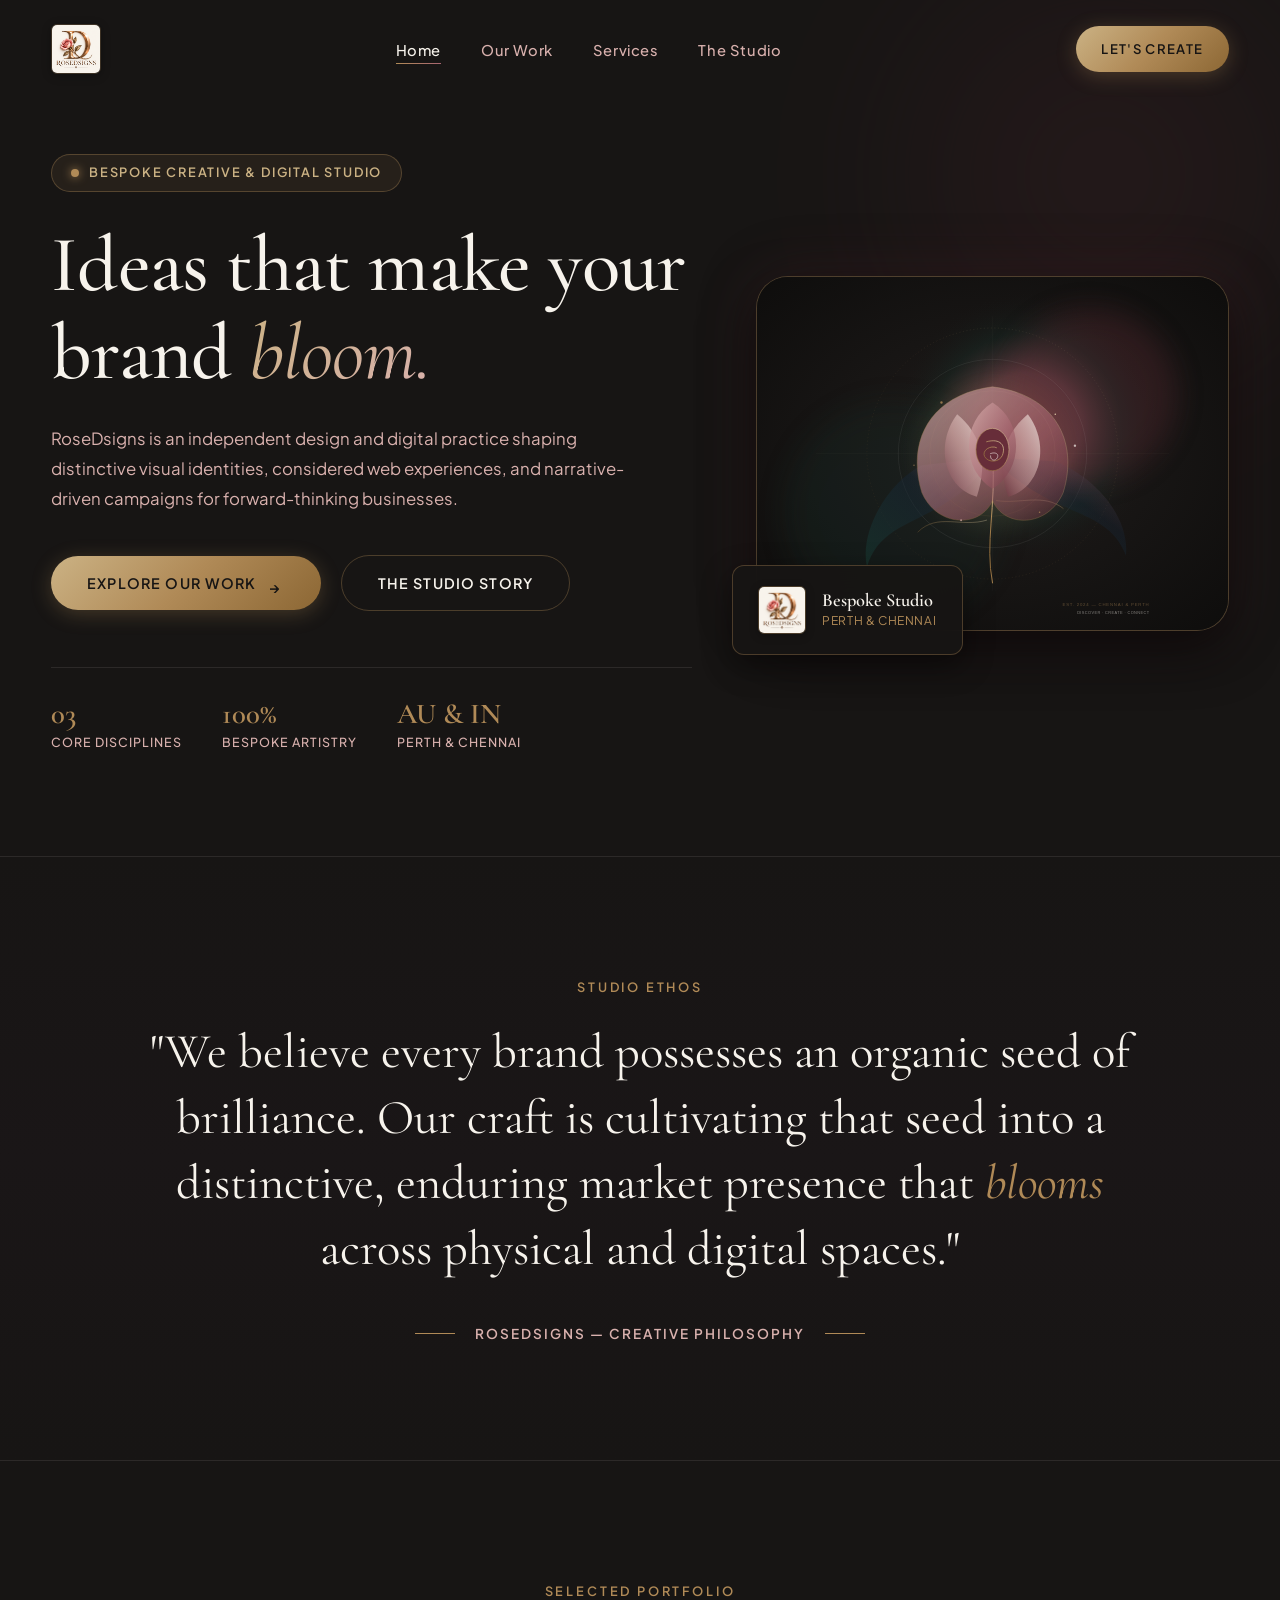
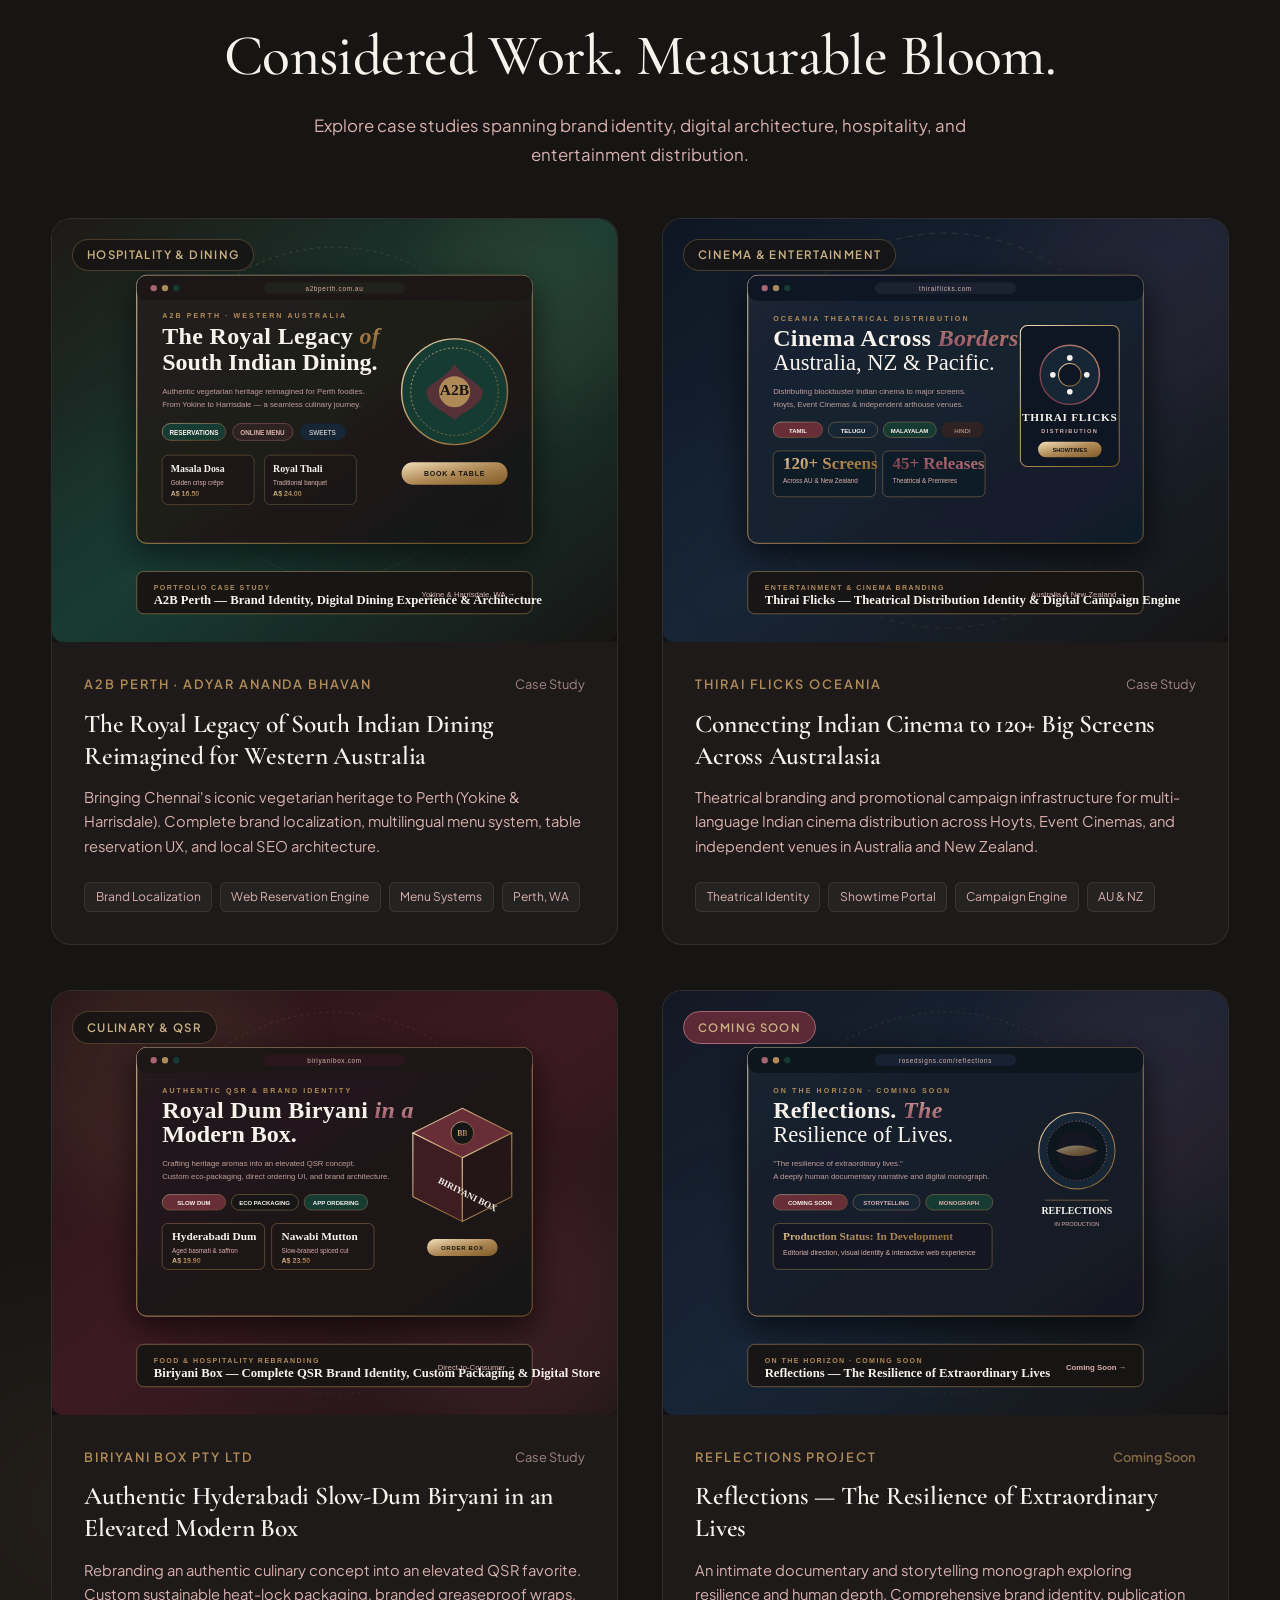
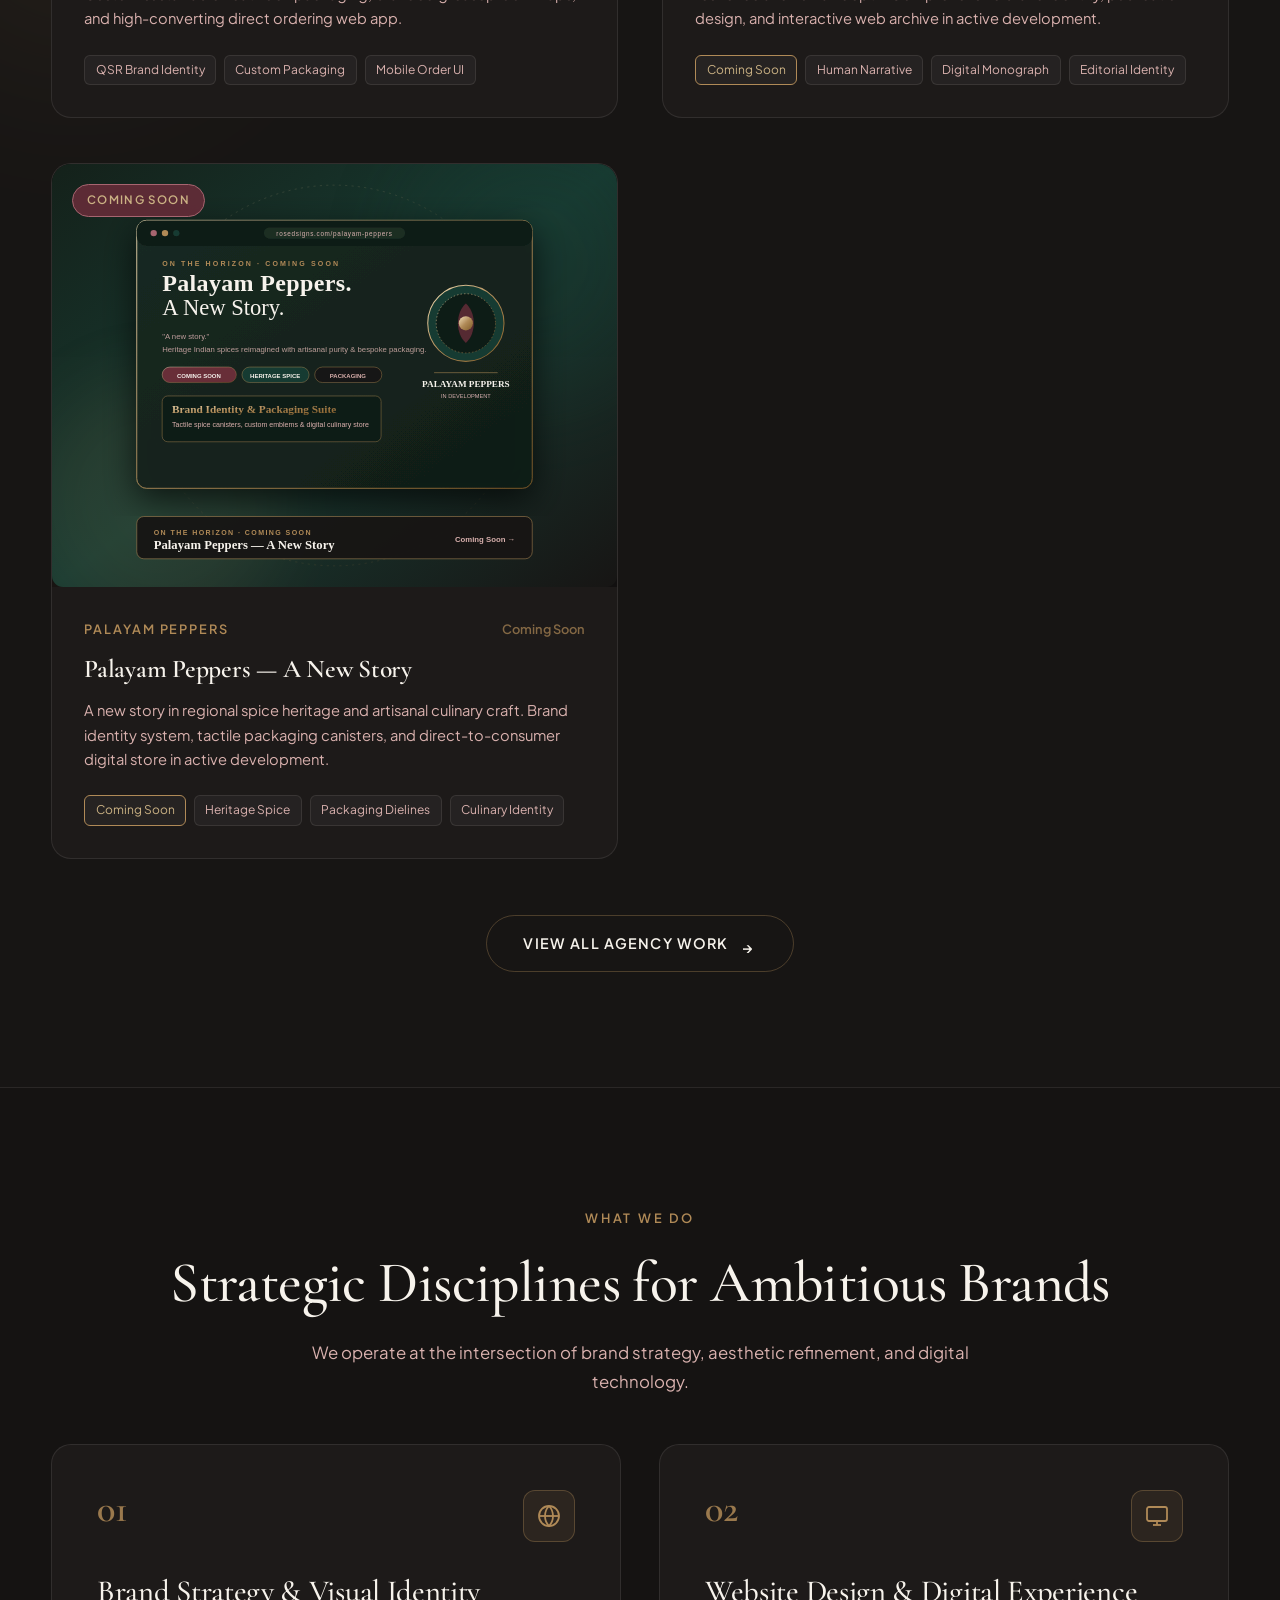
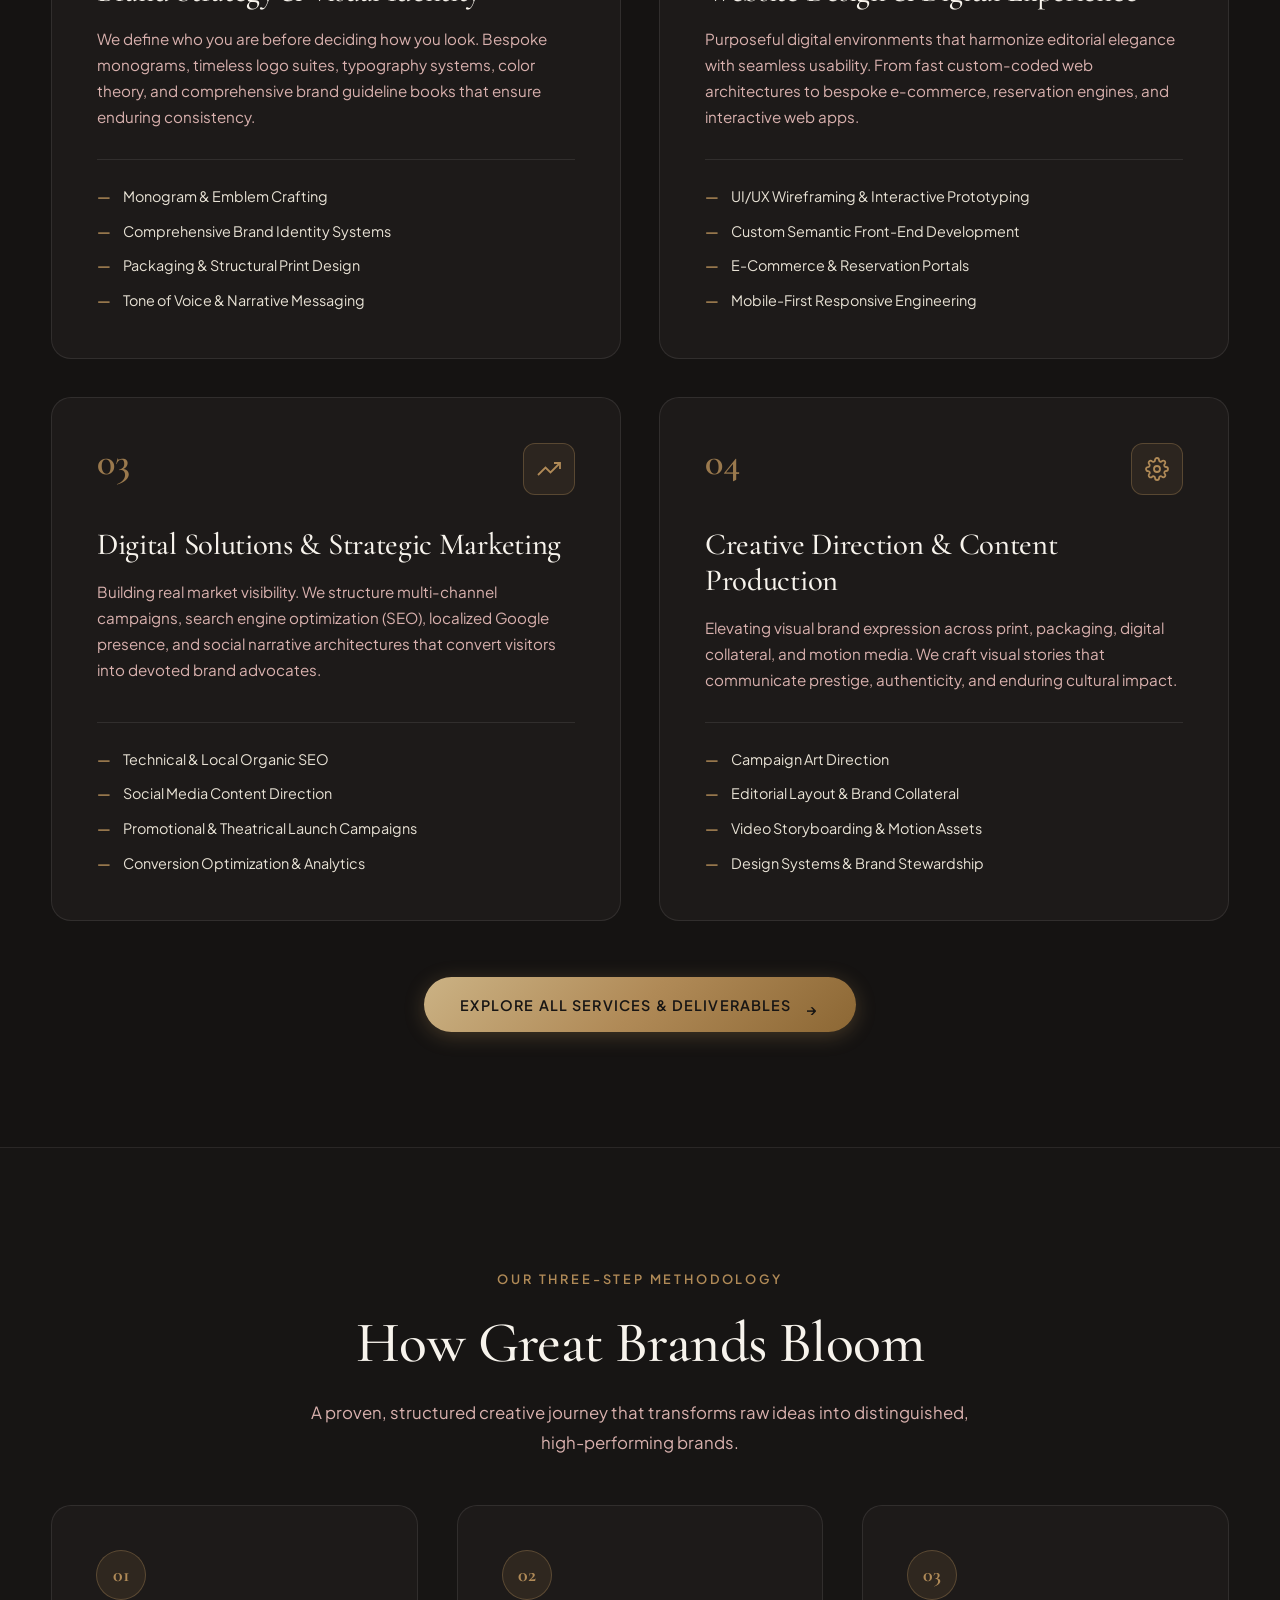
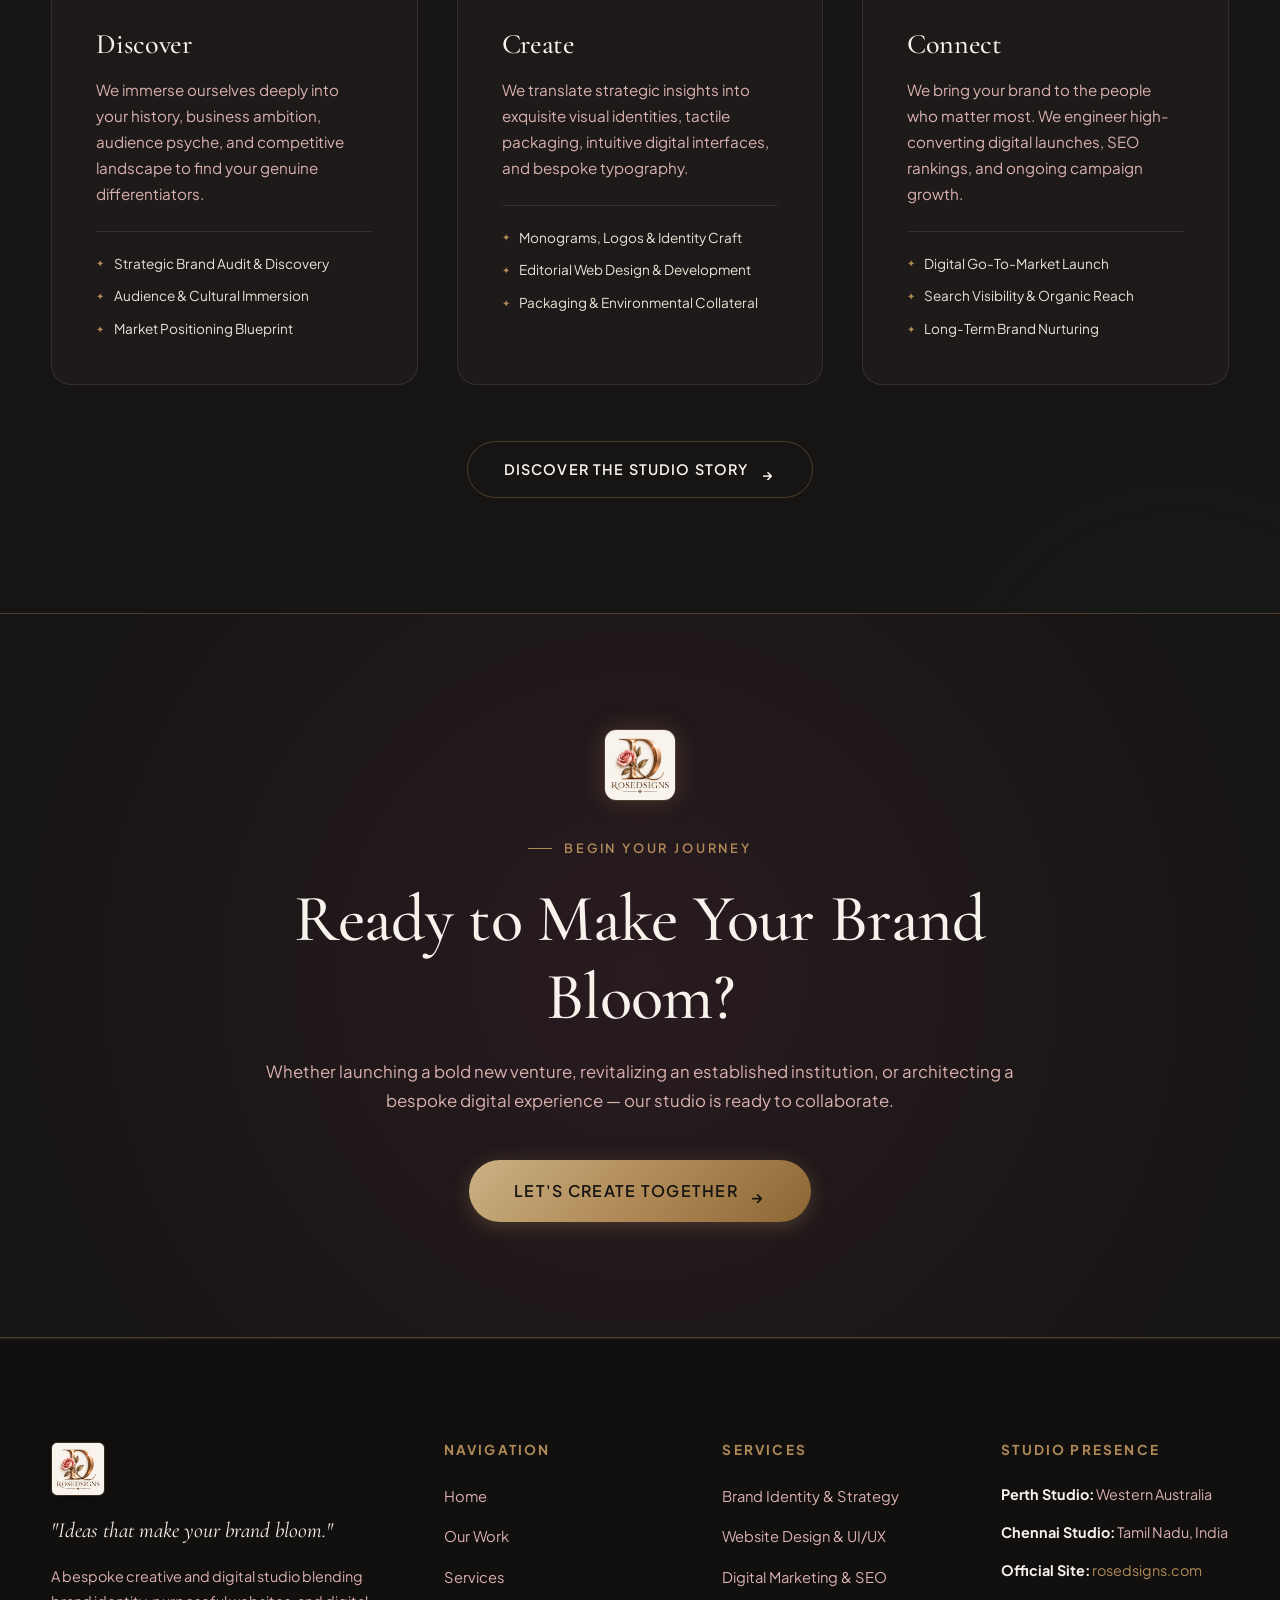
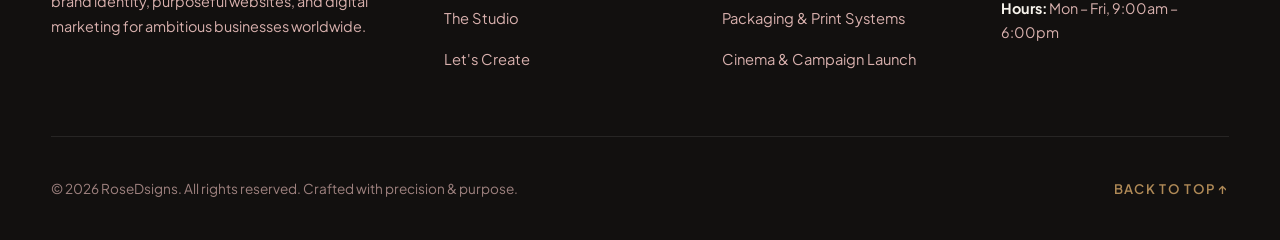
==== index.html @ aff3f4e3 "Initial RoseDsigns website" ====
<!DOCTYPE html>
<html lang="en">

<head>
  <meta charset="UTF-8">
  <meta name="viewport" content="width=device-width, initial-scale=1.0">
  <title>RoseDsigns — Creative &amp; Digital Studio | Ideas That Make Your Brand Bloom</title>
  <meta name="description"
    content="RoseDsigns is a bespoke creative and digital studio blending brand identity, purposeful websites, and digital marketing for ambitious businesses in Perth, Chennai, and worldwide.">
  <meta name="keywords"
    content="RoseDsigns, creative studio, brand identity, web design Perth, web development, digital marketing, packaging design, Perth, Chennai">
  <link rel="icon" type="image/png" href="assets/logo.png">

  <!-- Open Graph / Meta -->
  <meta property="og:type" content="website">
  <meta property="og:url" content="https://rosedsigns.com/">
  <meta property="og:title" content="RoseDsigns — Creative &amp; Digital Studio">
  <meta property="og:description"
    content="Ideas that make your brand bloom. Bespoke brand strategy, considered websites, and stories that connect.">
  <meta property="og:image" content="assets/images/hero-bloom.svg">

  <!-- Core Stylesheet -->
  <link rel="stylesheet" href="css/styles.css">
</head>

<body>

  <!-- Ambient Atmospheric Glows -->
  <div class="ambient-glow ambient-glow-burgundy" style="width: 550px; height: 550px; top: -100px; right: -100px;">
  </div>
  <div class="ambient-glow ambient-glow-gold" style="width: 450px; height: 450px; top: 35%; left: -150px;"></div>
  <div class="ambient-glow ambient-glow-green" style="width: 600px; height: 600px; bottom: 10%; right: -200px;"></div>

  <!-- Header / Navigation -->
  <header class="header">
    <div class="container nav-container">
      <!-- Brand Logo -->
      <a href="index.html" class="brand-logo-link" aria-label="RoseDsigns Home">
        <img src="assets/logo.png" alt="RoseDsigns Logo" class="brand-logo-img">
      </a>

      <!-- Desktop Navigation Menu -->
      <nav aria-label="Primary Navigation">
        <ul class="nav-menu">
          <li><a href="index.html" class="nav-link active">Home</a></li>
          <li><a href="work.html" class="nav-link">Our Work</a></li>
          <li><a href="services.html" class="nav-link">Services</a></li>
          <li><a href="studio.html" class="nav-link">The Studio</a></li>
        </ul>
      </nav>

      <!-- Desktop Header Actions -->
      <div class="nav-actions">
        <a href="contact.html" class="btn btn-primary nav-cta-btn">Let's Create</a>
        <!-- Mobile Hamburger Toggle -->
        <button class="hamburger-btn" aria-label="Toggle mobile menu" aria-expanded="false">
          <span class="hamburger-line"></span>
          <span class="hamburger-line"></span>
          <span class="hamburger-line"></span>
        </button>
      </div>
    </div>
  </header>

  <!-- Mobile Navigation Drawer -->
  <div class="mobile-nav-drawer" aria-label="Mobile Navigation">
    <div class="mobile-nav-brand">
      <a href="index.html" aria-label="RoseDsigns Home">
        <img src="assets/logo.png" alt="RoseDsigns Logo" class="mobile-brand-logo-img">
      </a>
    </div>
    <ul class="mobile-nav-menu">
      <li><a href="index.html" class="mobile-nav-link active">Home</a></li>
      <li><a href="work.html" class="mobile-nav-link">Our Work</a></li>
      <li><a href="services.html" class="mobile-nav-link">Services</a></li>
      <li><a href="studio.html" class="mobile-nav-link">The Studio</a></li>
      <li><a href="contact.html" class="mobile-nav-link">Let's Create</a></li>
    </ul>

    <div class="mobile-nav-meta">
      <p>EST. 2024 — Perth &amp; Chennai</p>
      <p>Official Website: <a href="https://rosedsigns.com/" target="_blank" rel="noopener">rosedsigns.com</a></p>
      <p>Inquiries: <a href="contact.html">Initiate a Project Brief</a></p>
    </div>
  </div>

  <main>
    <!-- Hero Section -->
    <section class="section section-hero">
      <div class="container hero-wrapper">
        <div class="hero-content reveal-fade-up">
          <div class="hero-badge">
            <span class="hero-badge-dot"></span>
            <span class="hero-badge-text">Bespoke Creative &amp; Digital Studio</span>
          </div>

          <h1 class="hero-headline">
            Ideas that make your brand <span class="serif-accent">bloom.</span>
          </h1>

          <p class="hero-description">
            RoseDsigns is an independent design and digital practice shaping distinctive visual identities, considered
            web experiences, and narrative-driven campaigns for forward-thinking businesses.
          </p>

          <div class="hero-actions">
            <a href="work.html" class="btn btn-primary">
              Explore Our Work
              <span class="btn-arrow-icon">→</span>
            </a>
            <a href="studio.html" class="btn btn-outline">
              The Studio Story
            </a>
          </div>

          <div class="hero-stats-strip">
            <div class="hero-stat-item">
              <span class="hero-stat-number">03</span>
              <span class="hero-stat-label">Core Disciplines</span>
            </div>
            <div class="hero-stat-item">
              <span class="hero-stat-number">100%</span>
              <span class="hero-stat-label">Bespoke Artistry</span>
            </div>
            <div class="hero-stat-item">
              <span class="hero-stat-number">AU &amp; IN</span>
              <span class="hero-stat-label">Perth &amp; Chennai</span>
            </div>
          </div>
        </div>

        <div class="hero-media reveal-fade-up">
          <div class="hero-media-frame">
            <img src="assets/images/hero-bloom.svg" alt="RoseDsigns Botanical Brand Bloom Artwork"
              class="hero-media-img" width="1200" height="900">
          </div>

          <div class="hero-floating-card">
            <img src="assets/logo.png" alt="RoseDsigns Logo" class="hero-floating-emblem">
            <div>
              <div class="hero-floating-title">Bespoke Studio</div>
              <div class="hero-floating-subtitle">Perth &amp; Chennai</div>
            </div>
          </div>
        </div>
      </div>
    </section>

    <!-- Brand Manifesto Banner -->
    <section class="section manifesto-section">
      <div class="container text-center reveal-fade-up">
        <span class="section-tagline">Studio Ethos</span>
        <blockquote class="manifesto-quote">
          "We believe every brand possesses an organic seed of brilliance. Our craft is cultivating that seed into a
          distinctive, enduring market presence that <em>blooms</em> across physical and digital spaces."
        </blockquote>
        <div class="manifesto-author-box">
          <span class="manifesto-author-line"></span>
          <span class="manifesto-author-text">RoseDsigns — Creative Philosophy</span>
          <span class="manifesto-author-line"></span>
        </div>
      </div>
    </section>

    <!-- Selected Work Showcase -->
    <section class="section" id="featured-work">
      <div class="container">
        <div class="text-center reveal-fade-up">
          <span class="section-tagline">Selected Portfolio</span>
          <h2 class="section-title">Considered Work. Measurable Bloom.</h2>
          <p class="section-subtitle">
            Explore case studies spanning brand identity, digital architecture, hospitality, and entertainment
            distribution.
          </p>
        </div>

        <div class="portfolio-grid">
          <!-- Project 1: A2B Perth -->
          <article class="portfolio-card reveal-fade-up" data-project-id="a2b-perth"
            data-category="branding website hospitality">
            <div class="portfolio-thumb-wrapper">
              <span class="portfolio-category-badge">Hospitality &amp; Dining</span>
              <span class="portfolio-hover-indicator">↗</span>
              <img src="assets/images/project-a2b.svg" alt="A2B Perth — Brand Identity &amp; Digital Dining"
                class="portfolio-thumb" loading="lazy">
            </div>
            <div class="portfolio-body">
              <div>
                <div class="portfolio-meta-row">
                  <span class="portfolio-client">A2B Perth · Adyar Ananda Bhavan</span>
                  <span class="portfolio-year">Case Study</span>
                </div>
                <h3 class="portfolio-title">The Royal Legacy of South Indian Dining Reimagined for Western Australia
                </h3>
                <p class="portfolio-desc">
                  Bringing Chennai's iconic vegetarian heritage to Perth (Yokine &amp; Harrisdale). Complete brand
                  localization, multilingual menu system, table reservation UX, and local SEO architecture.
                </p>
              </div>
              <div class="portfolio-tags">
                <span class="portfolio-tag">Brand Localization</span>
                <span class="portfolio-tag">Web Reservation Engine</span>
                <span class="portfolio-tag">Menu Systems</span>
                <span class="portfolio-tag">Perth, WA</span>
              </div>
            </div>
          </article>

          <!-- Project 2: Thirai Flicks -->
          <article class="portfolio-card reveal-fade-up" data-project-id="thirai-flicks"
            data-category="branding digital entertainment">
            <div class="portfolio-thumb-wrapper">
              <span class="portfolio-category-badge">Cinema &amp; Entertainment</span>
              <span class="portfolio-hover-indicator">↗</span>
              <img src="assets/images/project-thirai.svg" alt="Thirai Flicks — Theatrical Film Distribution Platform"
                class="portfolio-thumb" loading="lazy">
            </div>
            <div class="portfolio-body">
              <div>
                <div class="portfolio-meta-row">
                  <span class="portfolio-client">Thirai Flicks Oceania</span>
                  <span class="portfolio-year">Case Study</span>
                </div>
                <h3 class="portfolio-title">Connecting Indian Cinema to 120+ Big Screens Across Australasia</h3>
                <p class="portfolio-desc">
                  Theatrical branding and promotional campaign infrastructure for multi-language Indian cinema
                  distribution across Hoyts, Event Cinemas, and independent venues in Australia and New Zealand.
                </p>
              </div>
              <div class="portfolio-tags">
                <span class="portfolio-tag">Theatrical Identity</span>
                <span class="portfolio-tag">Showtime Portal</span>
                <span class="portfolio-tag">Campaign Engine</span>
                <span class="portfolio-tag">AU &amp; NZ</span>
              </div>
            </div>
          </article>

          <!-- Project 3: Biriyani Box -->
          <article class="portfolio-card reveal-fade-up" data-project-id="biriyani-box"
            data-category="branding website hospitality">
            <div class="portfolio-thumb-wrapper">
              <span class="portfolio-category-badge">Culinary &amp; QSR</span>
              <span class="portfolio-hover-indicator">↗</span>
              <img src="assets/images/project-biriyani.svg" alt="Biriyani Box — Authentic QSR Culinary Brand"
                class="portfolio-thumb" loading="lazy">
            </div>
            <div class="portfolio-body">
              <div>
                <div class="portfolio-meta-row">
                  <span class="portfolio-client">Biriyani Box Pty Ltd</span>
                  <span class="portfolio-year">Case Study</span>
                </div>
                <h3 class="portfolio-title">Authentic Hyderabadi Slow-Dum Biryani in an Elevated Modern Box</h3>
                <p class="portfolio-desc">
                  Rebranding an authentic culinary concept into an elevated QSR favorite. Custom sustainable heat-lock
                  packaging, branded greaseproof wraps, and high-converting direct ordering web app.
                </p>
              </div>
              <div class="portfolio-tags">
                <span class="portfolio-tag">QSR Brand Identity</span>
                <span class="portfolio-tag">Custom Packaging</span>
                <span class="portfolio-tag">Mobile Order UI</span>
              </div>
            </div>
          </article>

          <!-- Project 4: Reflections (Coming Soon) -->
          <article class="portfolio-card portfolio-card-coming-soon reveal-fade-up" data-project-id="reflections"
            data-category="branding digital entertainment coming-soon">
            <div class="portfolio-thumb-wrapper">
              <span class="portfolio-category-badge" style="background: rgba(103, 45, 57, 0.88); border-color: var(--color-antique-rose);">Coming Soon</span>
              <span class="portfolio-hover-indicator">↗</span>
              <img src="assets/images/project-reflections.svg" alt="Reflections — The Resilience of Extraordinary Lives"
                class="portfolio-thumb" loading="lazy">
            </div>
            <div class="portfolio-body">
              <div>
                <div class="portfolio-meta-row">
                  <span class="portfolio-client">Reflections Project</span>
                  <span class="portfolio-year" style="color: var(--color-antique-gold); font-weight: 600;">Coming Soon</span>
                </div>
                <h3 class="portfolio-title">Reflections — The Resilience of Extraordinary Lives</h3>
                <p class="portfolio-desc">
                  An intimate documentary and storytelling monograph exploring resilience and human depth. Comprehensive brand identity, publication design, and interactive web archive in active development.
                </p>
              </div>
              <div class="portfolio-tags">
                <span class="portfolio-tag" style="border-color: var(--color-antique-gold); color: var(--color-antique-gold-light);">Coming Soon</span>
                <span class="portfolio-tag">Human Narrative</span>
                <span class="portfolio-tag">Digital Monograph</span>
                <span class="portfolio-tag">Editorial Identity</span>
              </div>
            </div>
          </article>

          <!-- Project 5: Palayam Peppers (Coming Soon) -->
          <article class="portfolio-card portfolio-card-coming-soon reveal-fade-up" data-project-id="palayam-peppers"
            data-category="branding website hospitality coming-soon">
            <div class="portfolio-thumb-wrapper">
              <span class="portfolio-category-badge" style="background: rgba(103, 45, 57, 0.88); border-color: var(--color-antique-rose);">Coming Soon</span>
              <span class="portfolio-hover-indicator">↗</span>
              <img src="assets/images/project-palayam.svg" alt="Palayam Peppers — A New Story"
                class="portfolio-thumb" loading="lazy">
            </div>
            <div class="portfolio-body">
              <div>
                <div class="portfolio-meta-row">
                  <span class="portfolio-client">Palayam Peppers</span>
                  <span class="portfolio-year" style="color: var(--color-antique-gold); font-weight: 600;">Coming Soon</span>
                </div>
                <h3 class="portfolio-title">Palayam Peppers — A New Story</h3>
                <p class="portfolio-desc">
                  A new story in regional spice heritage and artisanal culinary craft. Brand identity system, tactile packaging canisters, and direct-to-consumer digital store in active development.
                </p>
              </div>
              <div class="portfolio-tags">
                <span class="portfolio-tag" style="border-color: var(--color-antique-gold); color: var(--color-antique-gold-light);">Coming Soon</span>
                <span class="portfolio-tag">Heritage Spice</span>
                <span class="portfolio-tag">Packaging Dielines</span>
                <span class="portfolio-tag">Culinary Identity</span>
              </div>
            </div>
          </article>
        </div>

        <div class="text-center" style="margin-top: 3.5rem;">
          <a href="work.html" class="btn btn-outline">
            View All Agency Work
            <span class="btn-arrow-icon">→</span>
          </a>
        </div>
      </div>
    </section>

    <!-- Core Capabilities / Services Overview -->
    <section class="section"
      style="background: #151312; border-top: 1px solid var(--border-subtle); border-bottom: 1px solid var(--border-subtle);">
      <div class="container">
        <div class="text-center reveal-fade-up">
          <span class="section-tagline">What We Do</span>
          <h2 class="section-title">Strategic Disciplines for Ambitious Brands</h2>
          <p class="section-subtitle">
            We operate at the intersection of brand strategy, aesthetic refinement, and digital technology.
          </p>
        </div>

        <div class="services-grid">
          <!-- Service 1 -->
          <div class="service-card reveal-fade-up">
            <div class="service-header">
              <span class="service-num">01</span>
              <div class="service-icon-box">
                <svg width="24" height="24" viewBox="0 0 24 24" fill="none" stroke="currentColor" stroke-width="1.8">
                  <circle cx="12" cy="12" r="10" />
                  <path d="M12 2a14.5 14.5 0 0 0 0 20 14.5 14.5 0 0 0 0-20" />
                  <path d="M2 12h20" />
                </svg>
              </div>
            </div>
            <h3 class="service-title">Brand Strategy &amp; Visual Identity</h3>
            <p class="service-description">
              We define who you are before deciding how you look. Bespoke monograms, timeless logo suites, typography
              systems, color theory, and comprehensive brand guideline books that ensure enduring consistency.
            </p>
            <ul class="service-deliverables">
              <li class="service-deliverable-item">Monogram &amp; Emblem Crafting</li>
              <li class="service-deliverable-item">Comprehensive Brand Identity Systems</li>
              <li class="service-deliverable-item">Packaging &amp; Structural Print Design</li>
              <li class="service-deliverable-item">Tone of Voice &amp; Narrative Messaging</li>
            </ul>
          </div>

          <!-- Service 2 -->
          <div class="service-card reveal-fade-up">
            <div class="service-header">
              <span class="service-num">02</span>
              <div class="service-icon-box">
                <svg width="24" height="24" viewBox="0 0 24 24" fill="none" stroke="currentColor" stroke-width="1.8">
                  <rect x="2" y="3" width="20" height="14" rx="2" ry="2" />
                  <line x1="8" y1="21" x2="16" y2="21" />
                  <line x1="12" y1="17" x2="12" y2="21" />
                </svg>
              </div>
            </div>
            <h3 class="service-title">Website Design &amp; Digital Experience</h3>
            <p class="service-description">
              Purposeful digital environments that harmonize editorial elegance with seamless usability. From fast
              custom-coded web architectures to bespoke e-commerce, reservation engines, and interactive web apps.
            </p>
            <ul class="service-deliverables">
              <li class="service-deliverable-item">UI/UX Wireframing &amp; Interactive Prototyping</li>
              <li class="service-deliverable-item">Custom Semantic Front-End Development</li>
              <li class="service-deliverable-item">E-Commerce &amp; Reservation Portals</li>
              <li class="service-deliverable-item">Mobile-First Responsive Engineering</li>
            </ul>
          </div>

          <!-- Service 3 -->
          <div class="service-card reveal-fade-up">
            <div class="service-header">
              <span class="service-num">03</span>
              <div class="service-icon-box">
                <svg width="24" height="24" viewBox="0 0 24 24" fill="none" stroke="currentColor" stroke-width="1.8">
                  <path d="M23 6l-9.5 9.5-5-5L1 18" />
                  <path d="M17 6h6v6" />
                </svg>
              </div>
            </div>
            <h3 class="service-title">Digital Solutions &amp; Strategic Marketing</h3>
            <p class="service-description">
              Building real market visibility. We structure multi-channel campaigns, search engine optimization (SEO),
              localized Google presence, and social narrative architectures that convert visitors into devoted brand
              advocates.
            </p>
            <ul class="service-deliverables">
              <li class="service-deliverable-item">Technical &amp; Local Organic SEO</li>
              <li class="service-deliverable-item">Social Media Content Direction</li>
              <li class="service-deliverable-item">Promotional &amp; Theatrical Launch Campaigns</li>
              <li class="service-deliverable-item">Conversion Optimization &amp; Analytics</li>
            </ul>
          </div>

          <!-- Service 4 -->
          <div class="service-card reveal-fade-up">
            <div class="service-header">
              <span class="service-num">04</span>
              <div class="service-icon-box">
                <svg width="24" height="24" viewBox="0 0 24 24" fill="none" stroke="currentColor" stroke-width="1.8">
                  <circle cx="12" cy="12" r="3" />
                  <path
                    d="M19.4 15a1.65 1.65 0 0 0 .33 1.82l.06.06a2 2 0 0 1 0 2.83 2 2 0 0 1-2.83 0l-.06-.06a1.65 1.65 0 0 0-1.82-.33 1.65 1.65 0 0 0-1 1.51V21a2 2 0 0 1-2 2 2 2 0 0 1-2-2v-.09A1.65 1.65 0 0 0 9 19.4a1.65 1.65 0 0 0-1.82.33l-.06.06a2 2 0 0 1-2.83 0 2 2 0 0 1 0-2.83l.06-.06a1.65 1.65 0 0 0 .33-1.82 1.65 1.65 0 0 0-1.51-1H3a2 2 0 0 1-2-2 2 2 0 0 1 2-2h.09A1.65 1.65 0 0 0 4.6 9a1.65 1.65 0 0 0-.33-1.82l-.06-.06a2 2 0 0 1 0-2.83 2 2 0 0 1 2.83 0l.06.06a1.65 1.65 0 0 0 1.82.33H9a1.65 1.65 0 0 0 1-1.51V3a2 2 0 0 1 2-2 2 2 0 0 1 2 2v.09a1.65 1.65 0 0 0 1 1.51 1.65 1.65 0 0 0 1.82-.33l.06-.06a2 2 0 0 1 2.83 0 2 2 0 0 1 0 2.83l-.06.06a1.65 1.65 0 0 0-.33 1.82V9a1.65 1.65 0 0 0 1.51 1H21a2 2 0 0 1 2 2 2 2 0 0 1-2 2h-.09a1.65 1.65 0 0 0-1.51 1z" />
                </svg>
              </div>
            </div>
            <h3 class="service-title">Creative Direction &amp; Content Production</h3>
            <p class="service-description">
              Elevating visual brand expression across print, packaging, digital collateral, and motion media. We craft
              visual stories that communicate prestige, authenticity, and enduring cultural impact.
            </p>
            <ul class="service-deliverables">
              <li class="service-deliverable-item">Campaign Art Direction</li>
              <li class="service-deliverable-item">Editorial Layout &amp; Brand Collateral</li>
              <li class="service-deliverable-item">Video Storyboarding &amp; Motion Assets</li>
              <li class="service-deliverable-item">Design Systems &amp; Brand Stewardship</li>
            </ul>
          </div>
        </div>

        <div class="text-center" style="margin-top: 3.5rem;">
          <a href="services.html" class="btn btn-primary">
            Explore All Services &amp; Deliverables
            <span class="btn-arrow-icon">→</span>
          </a>
        </div>
      </div>
    </section>

    <!-- The 3-Step Process (Discover, Create, Connect) -->
    <section class="section">
      <div class="container">
        <div class="text-center reveal-fade-up">
          <span class="section-tagline">Our Three-Step Methodology</span>
          <h2 class="section-title">How Great Brands Bloom</h2>
          <p class="section-subtitle">
            A proven, structured creative journey that transforms raw ideas into distinguished, high-performing brands.
          </p>
        </div>

        <div class="process-grid">
          <!-- Step 01 -->
          <div class="process-card reveal-fade-up">
            <span class="process-step-indicator">01</span>
            <h3 class="process-title">Discover</h3>
            <p class="process-desc">
              We immerse ourselves deeply into your history, business ambition, audience psyche, and competitive
              landscape to find your genuine differentiators.
            </p>
            <ul class="process-highlights">
              <li class="process-highlight-item">Strategic Brand Audit &amp; Discovery</li>
              <li class="process-highlight-item">Audience &amp; Cultural Immersion</li>
              <li class="process-highlight-item">Market Positioning Blueprint</li>
            </ul>
          </div>

          <!-- Step 02 -->
          <div class="process-card reveal-fade-up">
            <span class="process-step-indicator">02</span>
            <h3 class="process-title">Create</h3>
            <p class="process-desc">
              We translate strategic insights into exquisite visual identities, tactile packaging, intuitive digital
              interfaces, and bespoke typography.
            </p>
            <ul class="process-highlights">
              <li class="process-highlight-item">Monograms, Logos &amp; Identity Craft</li>
              <li class="process-highlight-item">Editorial Web Design &amp; Development</li>
              <li class="process-highlight-item">Packaging &amp; Environmental Collateral</li>
            </ul>
          </div>

          <!-- Step 03 -->
          <div class="process-card reveal-fade-up">
            <span class="process-step-indicator">03</span>
            <h3 class="process-title">Connect</h3>
            <p class="process-desc">
              We bring your brand to the people who matter most. We engineer high-converting digital launches, SEO
              rankings, and ongoing campaign growth.
            </p>
            <ul class="process-highlights">
              <li class="process-highlight-item">Digital Go-To-Market Launch</li>
              <li class="process-highlight-item">Search Visibility &amp; Organic Reach</li>
              <li class="process-highlight-item">Long-Term Brand Nurturing</li>
            </ul>
          </div>
        </div>

        <div class="text-center" style="margin-top: 3.5rem;">
          <a href="studio.html" class="btn btn-outline">
            Discover The Studio Story
            <span class="btn-arrow-icon">→</span>
          </a>
        </div>
      </div>
    </section>

    <!-- Let's Create CTA Banner -->
    <section class="section cta-banner-section">
      <div class="container">
        <div class="cta-banner-wrapper reveal-fade-up">
          <img src="assets/logo.png" alt="RoseDsigns Logo" class="cta-banner-emblem">
          <span class="section-tagline">Begin Your Journey</span>
          <h2 class="cta-banner-title">Ready to Make Your Brand Bloom?</h2>
          <p class="cta-banner-desc">
            Whether launching a bold new venture, revitalizing an established institution, or architecting a bespoke
            digital experience — our studio is ready to collaborate.
          </p>
          <a href="contact.html" class="btn btn-primary" style="font-size: 1rem; padding: 1.1rem 2.8rem;">
            Let's Create Together
            <span class="btn-arrow-icon">→</span>
          </a>
        </div>
      </div>
    </section>
  </main>

  <!-- Interactive Project Details Modal -->
  <div class="case-modal-overlay" aria-modal="true" role="dialog" aria-label="Project Case Study Details">
    <div class="case-modal-container">
      <button class="case-modal-close" aria-label="Close Case Study Details">&times;</button>
      <div class="case-modal-hero">
        <img src="assets/images/project-a2b.svg" alt="Case Study Hero" class="case-modal-hero-img">
      </div>
      <div class="case-modal-content">
        <div class="case-modal-header">
          <div class="case-modal-category">Hospitality &amp; Dining</div>
          <h2 class="case-modal-title">A2B Perth — Adyar Ananda Bhavan</h2>
        </div>

        <div class="case-modal-meta-grid">
          <div>
            <div class="case-meta-label">Client</div>
            <div class="case-meta-value case-meta-client">A2B Western Australia</div>
          </div>
          <div>
            <div class="case-meta-label">Timeline</div>
            <div class="case-meta-value case-meta-timeline">12 Weeks</div>
          </div>
          <div>
            <div class="case-meta-label">Location</div>
            <div class="case-meta-value case-meta-location">Perth, WA</div>
          </div>
        </div>

        <div class="case-modal-section">
          <h3 class="case-section-heading">Overview</h3>
          <p class="case-modal-overview"></p>
        </div>

        <div class="case-modal-section">
          <h3 class="case-section-heading">The Challenge</h3>
          <p class="case-modal-challenge"></p>
        </div>

        <div class="case-modal-section">
          <h3 class="case-section-heading">The RoseDsigns Solution</h3>
          <p class="case-modal-solution"></p>
        </div>

        <div class="case-modal-section">
          <h3 class="case-section-heading">Key Deliverables</h3>
          <ul class="case-modal-deliverables-list"></ul>
        </div>

        <div class="case-modal-section">
          <h3 class="case-section-heading">Client Outcome &amp; Impact</h3>
          <p class="case-modal-outcome" style="color: var(--color-antique-gold-light); font-weight: 500;"></p>
        </div>
      </div>
    </div>
  </div>

  <!-- Consistent Footer -->
  <footer class="footer">
    <div class="container">
      <div class="footer-top">
        <!-- Brand Info -->
        <div class="footer-brand">
          <a href="index.html" aria-label="RoseDsigns Home">
            <img src="assets/logo.png" alt="RoseDsigns" class="footer-logo">
          </a>
          <p class="footer-tagline">"Ideas that make your brand bloom."</p>
          <p class="footer-desc">
            A bespoke creative and digital studio blending brand identity, purposeful websites, and digital marketing
            for ambitious businesses worldwide.
          </p>
        </div>

        <!-- Quick Navigation -->
        <div>
          <h4 class="footer-column-title">Navigation</h4>
          <ul class="footer-links-list">
            <li><a href="index.html" class="footer-link">Home</a></li>
            <li><a href="work.html" class="footer-link">Our Work</a></li>
            <li><a href="services.html" class="footer-link">Services</a></li>
            <li><a href="studio.html" class="footer-link">The Studio</a></li>
            <li><a href="contact.html" class="footer-link">Let's Create</a></li>
          </ul>
        </div>

        <!-- Core Services -->
        <div>
          <h4 class="footer-column-title">Services</h4>
          <ul class="footer-links-list">
            <li><a href="services.html#branding" class="footer-link">Brand Identity &amp; Strategy</a></li>
            <li><a href="services.html#web-design" class="footer-link">Website Design &amp; UI/UX</a></li>
            <li><a href="services.html#digital-solutions" class="footer-link">Digital Marketing &amp; SEO</a></li>
            <li><a href="services.html#packaging" class="footer-link">Packaging &amp; Print Systems</a></li>
            <li><a href="services.html#campaigns" class="footer-link">Cinema &amp; Campaign Launch</a></li>
          </ul>
        </div>

        <!-- Studio Presence -->
        <div>
          <h4 class="footer-column-title">Studio Presence</h4>
          <ul class="footer-links-list">
            <li class="footer-desc"><strong style="color: var(--color-ivory);">Perth Studio:</strong> Western Australia
            </li>
            <li class="footer-desc"><strong style="color: var(--color-ivory);">Chennai Studio:</strong> Tamil Nadu,
              India</li>
            <li class="footer-desc"><strong style="color: var(--color-ivory);">Official Site:</strong> <a
                href="https://rosedsigns.com/" target="_blank" rel="noopener"
                style="color: var(--color-antique-gold);">rosedsigns.com</a></li>
            <li class="footer-desc"><strong style="color: var(--color-ivory);">Hours:</strong> Mon – Fri, 9:00am –
              6:00pm</li>
          </ul>
        </div>
      </div>

      <div class="footer-bottom">
        <div class="footer-copyright">
          &copy; 2026 RoseDsigns. All rights reserved. Crafted with precision &amp; purpose.
        </div>
        <button class="footer-back-to-top" aria-label="Scroll back to top">
          Back to Top ↑
        </button>
      </div>
    </div>
  </footer>

  <!-- Core JavaScript -->
  <script src="js/main.js"></script>
</body>
</html>


<!--
Good morning mam, my name is rajesh , i have completed my bachelor of computer application
at periyar maniammain university , after that i completed a java fullstack course at softlogic

-->
---- css/styles.css ----
/* ==========================================================================
   ROSEDSIGNS — LUXURY CREATIVE & DIGITAL STUDIO
   Design System & Main Stylesheet
   Brand Colours:
     Rose Black:    #171514
     Ivory:         #F7F3EC
     Antique Rose:  #A76570
     Dusty Blush:   #D9B1AE
     Burgundy:      #672D39
     British Green: #183B32
     Midnight Navy: #172536
     Antique Gold:  #B08A57
   ========================================================================== */

/* --------------------------------------------------------------------------
   Google Fonts Import
   Serif: Cormorant Garamond & Playfair Display
   Sans-Serif: Plus Jakarta Sans
   -------------------------------------------------------------------------- */
@import url('https://fonts.googleapis.com/css2?family=Cormorant+Garamond:ital,wght@0,300;0,400;0,500;0,600;0,700;1,400;1,500;1,600&family=Playfair+Display:ital,wght@0,400;0,600;0,700;1,400;1,600&family=Plus+Jakarta+Sans:wght@300;400;500;600;700&display=swap');

/* --------------------------------------------------------------------------
   CSS Variables & Design Tokens
   -------------------------------------------------------------------------- */
:root {
  /* Brand Core Palette */
  --color-rose-black: #171514;
  --color-rose-black-light: #201D1C;
  --color-rose-black-card: #1D1A19;
  --color-ivory: #F7F3EC;
  --color-ivory-dim: #E8E2D5;
  --color-antique-rose: #A76570;
  --color-dusty-blush: #D9B1AE;
  --color-dusty-blush-soft: rgba(217, 177, 174, 0.15);
  --color-burgundy: #672D39;
  --color-burgundy-deep: #471C25;
  --color-british-green: #183B32;
  --color-british-green-deep: #0F2620;
  --color-midnight-navy: #172536;
  --color-midnight-navy-deep: #0D1722;
  --color-antique-gold: #B08A57;
  --color-antique-gold-light: #CBB284;
  --color-antique-gold-dark: #8C6734;

  /* Atmospheric Overlays & Glows */
  --gold-glow: rgba(176, 138, 87, 0.18);
  --rose-glow: rgba(167, 101, 112, 0.2);
  --border-subtle: rgba(247, 243, 236, 0.09);
  --border-gold: rgba(176, 138, 87, 0.35);
  --border-gold-strong: rgba(176, 138, 87, 0.7);
  --surface-glass: rgba(29, 26, 25, 0.78);
  --surface-glass-border: rgba(247, 243, 236, 0.08);

  /* Typography */
  --font-serif: 'Cormorant Garamond', 'Playfair Display', Georgia, serif;
  --font-serif-display: 'Playfair Display', 'Cormorant Garamond', Georgia, serif;
  --font-sans: 'Plus Jakarta Sans', -apple-system, BlinkMacSystemFont, 'Segoe UI', Roboto, sans-serif;

  /* Elevation & Shadows */
  --shadow-sm: 0 4px 12px rgba(0, 0, 0, 0.35);
  --shadow-md: 0 10px 30px rgba(0, 0, 0, 0.45);
  --shadow-lg: 0 20px 50px rgba(0, 0, 0, 0.6);
  --shadow-gold: 0 10px 35px rgba(176, 138, 87, 0.25);
  --shadow-rose: 0 10px 35px rgba(103, 45, 57, 0.35);

  /* Spacing */
  --container-max-width: 1280px;
  --container-padding: clamp(1.25rem, 4vw, 3.5rem);
  --section-spacing-y: clamp(4.5rem, 9vw, 9rem);

  /* Motion & Transitions */
  --transition-fast: 0.2s cubic-bezier(0.16, 1, 0.3, 1);
  --transition-smooth: 0.4s cubic-bezier(0.16, 1, 0.3, 1);
  --transition-slow: 0.8s cubic-bezier(0.16, 1, 0.3, 1);

  /* Radii */
  --radius-sm: 6px;
  --radius-md: 12px;
  --radius-lg: 20px;
  --radius-xl: 32px;
  --radius-full: 9999px;
}

/* --------------------------------------------------------------------------
   CSS Reset & Base Rules
   -------------------------------------------------------------------------- */
*, *::before, *::after {
  box-sizing: border-box;
  margin: 0;
  padding: 0;
}

html {
  font-size: 16px;
  scroll-behavior: smooth;
  -webkit-font-smoothing: antialiased;
  -moz-osx-font-smoothing: grayscale;
  background-color: var(--color-rose-black);
  color: var(--color-ivory);
}

body {
  font-family: var(--font-sans);
  background-color: var(--color-rose-black);
  color: var(--color-ivory);
  line-height: 1.7;
  overflow-x: hidden;
  position: relative;
  min-height: 100vh;
  display: flex;
  flex-direction: column;
}

/* Custom Selection */
::selection {
  background-color: var(--color-antique-gold);
  color: var(--color-rose-black);
}

/* Images & Media */
img, svg, video {
  max-width: 100%;
  height: auto;
  display: block;
}

/* Links */
a {
  color: inherit;
  text-decoration: none;
  transition: color var(--transition-fast);
}

/* Buttons */
button {
  cursor: pointer;
  border: none;
  background: none;
  font-family: inherit;
  color: inherit;
}

/* Headings */
h1, h2, h3, h4, h5, h6 {
  font-family: var(--font-serif);
  font-weight: 500;
  line-height: 1.18;
  color: var(--color-ivory);
  letter-spacing: -0.01em;
}

h1 {
  font-size: clamp(2.75rem, 6.5vw, 5.25rem);
}

h2 {
  font-size: clamp(2.2rem, 4.5vw, 3.8rem);
}

h3 {
  font-size: clamp(1.5rem, 2.8vw, 2.4rem);
}

h4 {
  font-size: clamp(1.2rem, 2vw, 1.6rem);
}

p {
  color: var(--color-dusty-blush);
  font-size: clamp(0.95rem, 1.1vw, 1.1rem);
  font-weight: 400;
  line-height: 1.75;
}

/* --------------------------------------------------------------------------
   Container & Global Layout Utilities
   -------------------------------------------------------------------------- */
.container {
  width: 100%;
  max-width: var(--container-max-width);
  margin-left: auto;
  margin-right: auto;
  padding-left: var(--container-padding);
  padding-right: var(--container-padding);
}

.container-narrow {
  max-width: 960px;
}

.section {
  padding-top: var(--section-spacing-y);
  padding-bottom: var(--section-spacing-y);
  position: relative;
}

.section-hero {
  padding-top: clamp(6.5rem, 12vw, 10.5rem);
  padding-bottom: clamp(4rem, 8vw, 7rem);
}

/* Section Header Typography */
.section-tagline {
  display: inline-flex;
  align-items: center;
  gap: 0.75rem;
  font-family: var(--font-sans);
  font-size: 0.8rem;
  font-weight: 600;
  text-transform: uppercase;
  letter-spacing: 0.22em;
  color: var(--color-antique-gold);
  margin-bottom: 1.25rem;
}

.section-tagline::before {
  content: '';
  display: inline-block;
  width: 24px;
  height: 1px;
  background-color: var(--color-antique-gold);
}

.section-title {
  font-size: clamp(2.25rem, 4.5vw, 3.8rem);
  margin-bottom: 1.25rem;
}

.section-subtitle {
  max-width: 680px;
  font-size: clamp(1.05rem, 1.25vw, 1.25rem);
  color: var(--color-dusty-blush);
  margin-bottom: 3rem;
}

.text-center {
  text-align: center;
}

.text-center .section-tagline::before {
  display: none;
}

.text-center .section-subtitle {
  margin-left: auto;
  margin-right: auto;
}

/* Ambient Glow Orbs in Background */
.ambient-glow {
  position: absolute;
  border-radius: 50%;
  filter: blur(100px);
  pointer-events: none;
  z-index: 0;
}

.ambient-glow-burgundy {
  background: radial-gradient(circle, var(--color-burgundy) 0%, transparent 70%);
  opacity: 0.25;
}

.ambient-glow-gold {
  background: radial-gradient(circle, var(--color-antique-gold) 0%, transparent 70%);
  opacity: 0.15;
}

.ambient-glow-green {
  background: radial-gradient(circle, var(--color-british-green) 0%, transparent 70%);
  opacity: 0.25;
}

/* --------------------------------------------------------------------------
   Buttons & Micro-Interactions
   -------------------------------------------------------------------------- */
.btn {
  display: inline-flex;
  align-items: center;
  justify-content: center;
  gap: 0.75rem;
  padding: 0.95rem 2.25rem;
  font-family: var(--font-sans);
  font-size: 0.9rem;
  font-weight: 600;
  letter-spacing: 0.08em;
  text-transform: uppercase;
  border-radius: var(--radius-full);
  position: relative;
  overflow: hidden;
  transition: all var(--transition-smooth);
  white-space: nowrap;
}

.btn-primary {
  background: linear-gradient(135deg, var(--color-antique-gold-light) 0%, var(--color-antique-gold) 50%, var(--color-antique-gold-dark) 100%);
  color: var(--color-rose-black);
  box-shadow: 0 4px 20px rgba(176, 138, 87, 0.3);
}

.btn-primary:hover {
  transform: translateY(-3px);
  box-shadow: 0 8px 30px rgba(176, 138, 87, 0.45);
  color: var(--color-rose-black);
}

.btn-burgundy {
  background: linear-gradient(135deg, var(--color-burgundy) 0%, #4D1F29 100%);
  color: var(--color-ivory);
  border: 1px solid rgba(217, 177, 174, 0.3);
  box-shadow: 0 4px 20px rgba(103, 45, 57, 0.3);
}

.btn-burgundy:hover {
  background: linear-gradient(135deg, #7C3544 0%, var(--color-burgundy) 100%);
  transform: translateY(-3px);
  box-shadow: 0 8px 30px rgba(103, 45, 57, 0.5);
  border-color: var(--color-antique-gold);
}

.btn-outline {
  background: transparent;
  color: var(--color-ivory);
  border: 1px solid var(--border-gold);
}

.btn-outline:hover {
  background: rgba(176, 138, 87, 0.12);
  border-color: var(--color-antique-gold);
  color: var(--color-ivory);
  transform: translateY(-3px);
}

.btn-text {
  padding: 0;
  background: none;
  color: var(--color-antique-gold);
  font-weight: 600;
  letter-spacing: 0.05em;
  border-radius: 0;
  display: inline-flex;
  align-items: center;
  gap: 0.5rem;
}

.btn-text::after {
  content: '→';
  transition: transform var(--transition-fast);
}

.btn-text:hover {
  color: var(--color-ivory);
}

.btn-text:hover::after {
  transform: translateX(4px);
}

.btn-arrow-icon {
  width: 16px;
  height: 16px;
  transition: transform var(--transition-fast);
}

.btn:hover .btn-arrow-icon {
  transform: translateX(4px);
}

/* --------------------------------------------------------------------------
   Header & Navigation
   -------------------------------------------------------------------------- */
.header {
  position: fixed;
  top: 0;
  left: 0;
  width: 100%;
  z-index: 1000;
  padding: 1.5rem 0;
  transition: all var(--transition-smooth);
}

.header.scrolled {
  padding: 1rem 0;
  background: rgba(23, 21, 20, 0.88);
  backdrop-filter: blur(20px);
  -webkit-backdrop-filter: blur(20px);
  border-bottom: 1px solid var(--border-subtle);
  box-shadow: 0 10px 30px rgba(0, 0, 0, 0.35);
}

.nav-container {
  display: flex;
  align-items: center;
  justify-content: space-between;
}

/* Brand Logo */
.brand-logo-link {
  display: flex;
  align-items: center;
  gap: 0.85rem;
  z-index: 1002;
}

.brand-logo-img {
  height: 50px;
  width: 50px;
  aspect-ratio: 1 / 1;
  object-fit: contain;
  border-radius: var(--radius-sm);
  box-shadow: 0 2px 10px rgba(0, 0, 0, 0.3);
  border: 1px solid rgba(176, 138, 87, 0.25);
  display: block;
  transition: transform var(--transition-smooth), border-color var(--transition-smooth), box-shadow var(--transition-smooth);
}

.brand-logo-link:hover .brand-logo-img {
  transform: scale(1.04);
  border-color: var(--color-antique-gold);
  box-shadow: 0 4px 14px rgba(176, 138, 87, 0.25);
}

/* Desktop Navigation Links */
.nav-menu {
  display: flex;
  align-items: center;
  gap: 2.5rem;
  list-style: none;
}

.nav-link {
  font-family: var(--font-sans);
  font-size: 0.92rem;
  font-weight: 500;
  letter-spacing: 0.04em;
  color: var(--color-dusty-blush);
  position: relative;
  padding: 0.35rem 0;
  transition: color var(--transition-fast);
}

.nav-link::after {
  content: '';
  position: absolute;
  bottom: 0;
  left: 0;
  width: 0;
  height: 1.5px;
  background: linear-gradient(90deg, var(--color-antique-gold), var(--color-antique-rose));
  transition: width var(--transition-smooth);
}

.nav-link:hover,
.nav-link.active {
  color: var(--color-ivory);
}

.nav-link:hover::after,
.nav-link.active::after {
  width: 100%;
}

/* Header Action / CTA */
.nav-actions {
  display: flex;
  align-items: center;
  gap: 1.5rem;
}

.nav-cta-btn {
  padding: 0.75rem 1.6rem;
  font-size: 0.82rem;
  letter-spacing: 0.1em;
}

/* Mobile Hamburger Toggle */
.hamburger-btn {
  display: none;
  flex-direction: column;
  justify-content: space-between;
  width: 32px;
  height: 22px;
  background: transparent;
  border: none;
  cursor: pointer;
  z-index: 1002;
  padding: 0;
}

.hamburger-line {
  width: 100%;
  height: 2px;
  background-color: var(--color-ivory);
  transition: all var(--transition-smooth);
  transform-origin: center;
}

.hamburger-btn.active .hamburger-line:nth-child(1) {
  transform: translateY(10px) rotate(45deg);
  background-color: var(--color-antique-gold);
}

.hamburger-btn.active .hamburger-line:nth-child(2) {
  opacity: 0;
  transform: translateX(-10px);
}

.hamburger-btn.active .hamburger-line:nth-child(3) {
  transform: translateY(-10px) rotate(-45deg);
  background-color: var(--color-antique-gold);
}

/* Mobile Navigation Drawer */
.mobile-nav-drawer {
  position: fixed;
  top: 0;
  left: 0;
  width: 100%;
  height: 100vh;
  background: var(--color-rose-black);
  z-index: 1001;
  display: flex;
  flex-direction: column;
  justify-content: center;
  padding: 2.5rem;
  opacity: 0;
  visibility: hidden;
  transform: translateY(-20px);
  transition: all var(--transition-smooth);
}

.mobile-nav-brand {
  margin-bottom: 2rem;
  display: flex;
  align-items: center;
}

.mobile-brand-logo-img {
  width: 52px;
  height: 52px;
  aspect-ratio: 1 / 1;
  object-fit: contain;
  border-radius: var(--radius-sm);
  border: 1px solid rgba(176, 138, 87, 0.3);
  box-shadow: 0 2px 10px rgba(0, 0, 0, 0.35);
  display: block;
}

.mobile-nav-drawer.active {
  opacity: 1;
  visibility: visible;
  transform: translateY(0);
}

.mobile-nav-menu {
  list-style: none;
  display: flex;
  flex-direction: column;
  gap: 1.8rem;
  margin-bottom: 3rem;
}

.mobile-nav-link {
  font-family: var(--font-serif);
  font-size: 2.2rem;
  font-weight: 500;
  color: var(--color-ivory);
  display: block;
  transition: color var(--transition-fast), transform var(--transition-fast);
}

.mobile-nav-link:hover,
.mobile-nav-link.active {
  color: var(--color-antique-gold);
  transform: translateX(10px);
}

.mobile-nav-meta {
  padding-top: 2rem;
  border-top: 1px solid var(--border-subtle);
  display: flex;
  flex-direction: column;
  gap: 0.6rem;
}

.mobile-nav-meta p {
  font-size: 0.85rem;
  color: var(--color-dusty-blush);
}

.mobile-nav-meta a {
  color: var(--color-antique-gold);
}

/* --------------------------------------------------------------------------
   Hero Section (Home)
   -------------------------------------------------------------------------- */
.hero-wrapper {
  display: grid;
  grid-template-columns: 1.15fr 0.85fr;
  align-items: center;
  gap: clamp(2rem, 5vw, 5rem);
  position: relative;
  z-index: 1;
}

.hero-content {
  display: flex;
  flex-direction: column;
  align-items: flex-start;
}

.hero-badge {
  display: inline-flex;
  align-items: center;
  gap: 0.65rem;
  padding: 0.45rem 1.15rem;
  background: rgba(176, 138, 87, 0.1);
  border: 1px solid var(--border-gold);
  border-radius: var(--radius-full);
  margin-bottom: 1.8rem;
}

.hero-badge-dot {
  width: 8px;
  height: 8px;
  border-radius: 50%;
  background-color: var(--color-antique-gold);
  box-shadow: 0 0 10px var(--color-antique-gold);
  animation: pulse-glow 2s infinite ease-in-out;
}

.hero-badge-text {
  font-size: 0.8rem;
  font-weight: 600;
  letter-spacing: 0.14em;
  text-transform: uppercase;
  color: var(--color-antique-gold-light);
}

.hero-headline {
  font-size: clamp(2.8rem, 6.2vw, 5.2rem);
  font-weight: 500;
  line-height: 1.12;
  margin-bottom: 1.6rem;
  color: var(--color-ivory);
}

.hero-headline .serif-accent {
  font-style: italic;
  font-weight: 400;
  background: linear-gradient(135deg, var(--color-antique-gold-light) 0%, var(--color-dusty-blush) 100%);
  -webkit-background-clip: text;
  -webkit-text-fill-color: transparent;
}

.hero-description {
  font-size: clamp(1.05rem, 1.3vw, 1.25rem);
  color: var(--color-dusty-blush);
  line-height: 1.8;
  max-width: 580px;
  margin-bottom: 2.5rem;
}

.hero-actions {
  display: flex;
  align-items: center;
  flex-wrap: wrap;
  gap: 1.25rem;
  margin-bottom: 3.5rem;
}

/* Hero Key Indicators / Strip */
.hero-stats-strip {
  display: flex;
  align-items: center;
  gap: 2.5rem;
  padding-top: 2rem;
  border-top: 1px solid var(--border-subtle);
  width: 100%;
}

.hero-stat-item {
  display: flex;
  flex-direction: column;
  gap: 0.2rem;
}

.hero-stat-number {
  font-family: var(--font-serif);
  font-size: 1.8rem;
  font-weight: 600;
  color: var(--color-antique-gold);
  line-height: 1;
}

.hero-stat-label {
  font-size: 0.78rem;
  font-weight: 500;
  letter-spacing: 0.08em;
  text-transform: uppercase;
  color: var(--color-dusty-blush);
}

/* Hero Media Display */
.hero-media {
  position: relative;
  display: flex;
  justify-content: center;
  align-items: center;
}

.hero-media-frame {
  position: relative;
  border-radius: var(--radius-xl);
  overflow: hidden;
  border: 1px solid var(--border-gold);
  background: radial-gradient(circle at center, #261E20 0%, var(--color-rose-black) 100%);
  box-shadow: var(--shadow-lg), 0 0 60px rgba(103, 45, 57, 0.25);
  transition: transform var(--transition-smooth);
}

.hero-media-frame:hover {
  transform: translateY(-6px);
}

.hero-media-img {
  width: 100%;
  height: auto;
  display: block;
}

/* Floating Editorial Card on Hero */
.hero-floating-card {
  position: absolute;
  bottom: -24px;
  left: -24px;
  background: rgba(23, 21, 20, 0.92);
  backdrop-filter: blur(16px);
  -webkit-backdrop-filter: blur(16px);
  border: 1px solid var(--border-gold);
  padding: 1.25rem 1.6rem;
  border-radius: var(--radius-md);
  box-shadow: var(--shadow-md);
  display: flex;
  align-items: center;
  gap: 1rem;
  max-width: 290px;
  animation: float-gentle 6s ease-in-out infinite alternate;
}

.hero-floating-emblem {
  width: 48px;
  height: 48px;
  aspect-ratio: 1 / 1;
  object-fit: contain;
  flex-shrink: 0;
  border-radius: var(--radius-sm);
  border: 1px solid var(--border-gold);
  box-shadow: 0 2px 8px rgba(0, 0, 0, 0.3);
  display: block;
}

.hero-floating-title {
  font-family: var(--font-serif);
  font-size: 1.15rem;
  font-weight: 600;
  color: var(--color-ivory);
  line-height: 1.2;
}

.hero-floating-subtitle {
  font-size: 0.75rem;
  color: var(--color-antique-gold);
  letter-spacing: 0.05em;
  text-transform: uppercase;
}

/* --------------------------------------------------------------------------
   Brand Manifesto / Introduction Banner
   -------------------------------------------------------------------------- */
.manifesto-section {
  background: linear-gradient(180deg, var(--color-rose-black) 0%, #1A1617 50%, var(--color-rose-black) 100%);
  border-top: 1px solid var(--border-subtle);
  border-bottom: 1px solid var(--border-subtle);
  position: relative;
  overflow: hidden;
}

.manifesto-quote {
  font-family: var(--font-serif);
  font-size: clamp(1.8rem, 3.8vw, 3.2rem);
  font-weight: 400;
  line-height: 1.35;
  text-align: center;
  color: var(--color-ivory);
  max-width: 1020px;
  margin: 0 auto 2.5rem;
}

.manifesto-quote em {
  font-style: italic;
  color: var(--color-antique-gold);
}

.manifesto-author-box {
  display: flex;
  align-items: center;
  justify-content: center;
  gap: 1.25rem;
}

.manifesto-author-line {
  width: 40px;
  height: 1px;
  background-color: var(--color-antique-gold);
}

.manifesto-author-text {
  font-size: 0.85rem;
  letter-spacing: 0.15em;
  text-transform: uppercase;
  color: var(--color-dusty-blush);
  font-weight: 600;
}

/* --------------------------------------------------------------------------
   Portfolio & Work Grid (Home & Work Page)
   -------------------------------------------------------------------------- */
.portfolio-filter-bar {
  display: flex;
  align-items: center;
  justify-content: center;
  flex-wrap: wrap;
  gap: 0.75rem;
  margin-bottom: 3.5rem;
}

.filter-btn {
  padding: 0.6rem 1.4rem;
  border-radius: var(--radius-full);
  background: rgba(255, 255, 255, 0.03);
  border: 1px solid var(--border-subtle);
  color: var(--color-dusty-blush);
  font-size: 0.85rem;
  font-weight: 500;
  letter-spacing: 0.05em;
  transition: all var(--transition-fast);
}

.filter-btn:hover,
.filter-btn.active {
  background: var(--color-antique-gold);
  color: var(--color-rose-black);
  border-color: var(--color-antique-gold);
  box-shadow: 0 4px 15px rgba(176, 138, 87, 0.3);
}

/* Grid Layout */
.portfolio-grid {
  display: grid;
  grid-template-columns: repeat(2, 1fr);
  gap: clamp(1.8rem, 3.5vw, 3rem);
}

.portfolio-card {
  background: var(--color-rose-black-card);
  border-radius: var(--radius-lg);
  border: 1px solid var(--border-subtle);
  overflow: hidden;
  transition: all var(--transition-smooth);
  display: flex;
  flex-direction: column;
  position: relative;
  cursor: pointer;
}

.portfolio-card:hover {
  transform: translateY(-8px);
  border-color: var(--border-gold);
  box-shadow: var(--shadow-lg), 0 0 30px rgba(176, 138, 87, 0.15);
}

.portfolio-thumb-wrapper {
  position: relative;
  width: 100%;
  aspect-ratio: 4 / 3;
  overflow: hidden;
  background-color: #121010;
}

.portfolio-thumb {
  width: 100%;
  height: 100%;
  object-fit: cover;
  transition: transform var(--transition-slow);
}

.portfolio-card:hover .portfolio-thumb {
  transform: scale(1.05);
}

/* Card Badge */
.portfolio-category-badge {
  position: absolute;
  top: 1.25rem;
  left: 1.25rem;
  background: rgba(23, 21, 20, 0.85);
  backdrop-filter: blur(12px);
  -webkit-backdrop-filter: blur(12px);
  border: 1px solid var(--border-gold);
  padding: 0.35rem 0.85rem;
  border-radius: var(--radius-full);
  font-size: 0.72rem;
  font-weight: 600;
  letter-spacing: 0.12em;
  text-transform: uppercase;
  color: var(--color-antique-gold-light);
  z-index: 2;
}

.portfolio-hover-indicator {
  position: absolute;
  top: 1.25rem;
  right: 1.25rem;
  width: 40px;
  height: 40px;
  border-radius: 50%;
  background: var(--color-antique-gold);
  color: var(--color-rose-black);
  display: flex;
  align-items: center;
  justify-content: center;
  font-size: 1.2rem;
  opacity: 0;
  transform: translateY(8px) scale(0.85);
  transition: all var(--transition-smooth);
  z-index: 2;
}

.portfolio-card:hover .portfolio-hover-indicator {
  opacity: 1;
  transform: translateY(0) scale(1);
}

/* Card Body */
.portfolio-body {
  padding: 2rem;
  display: flex;
  flex-direction: column;
  flex-grow: 1;
  justify-content: space-between;
}

.portfolio-meta-row {
  display: flex;
  align-items: center;
  justify-content: space-between;
  margin-bottom: 0.75rem;
}

.portfolio-client {
  font-size: 0.8rem;
  font-weight: 600;
  letter-spacing: 0.15em;
  text-transform: uppercase;
  color: var(--color-antique-gold);
}

.portfolio-year {
  font-size: 0.8rem;
  color: var(--color-dusty-blush);
  opacity: 0.7;
}

.portfolio-title {
  font-family: var(--font-serif);
  font-size: clamp(1.4rem, 2vw, 1.9rem);
  font-weight: 600;
  color: var(--color-ivory);
  margin-bottom: 0.85rem;
  line-height: 1.25;
}

.portfolio-desc {
  font-size: 0.92rem;
  color: var(--color-dusty-blush);
  line-height: 1.65;
  margin-bottom: 1.5rem;
}

.portfolio-tags {
  display: flex;
  flex-wrap: wrap;
  gap: 0.5rem;
  margin-top: auto;
}

.portfolio-tag {
  font-size: 0.75rem;
  padding: 0.25rem 0.65rem;
  border-radius: var(--radius-sm);
  background: rgba(255, 255, 255, 0.04);
  color: var(--color-dusty-blush);
  border: 1px solid var(--border-subtle);
}

/* Interactive Case Study Modal */
.case-modal-overlay {
  position: fixed;
  top: 0;
  left: 0;
  width: 100%;
  height: 100%;
  background: rgba(14, 13, 12, 0.85);
  backdrop-filter: blur(16px);
  -webkit-backdrop-filter: blur(16px);
  z-index: 2000;
  display: flex;
  align-items: center;
  justify-content: center;
  padding: 1.5rem;
  opacity: 0;
  visibility: hidden;
  transition: all var(--transition-smooth);
}

.case-modal-overlay.active {
  opacity: 1;
  visibility: visible;
}

.case-modal-container {
  background: var(--color-rose-black);
  border: 1px solid var(--border-gold);
  border-radius: var(--radius-xl);
  width: 100%;
  max-width: 900px;
  max-height: 90vh;
  overflow-y: auto;
  box-shadow: var(--shadow-lg), 0 0 50px rgba(103, 45, 57, 0.4);
  position: relative;
  transform: translateY(30px) scale(0.97);
  transition: all var(--transition-smooth);
}

.case-modal-overlay.active .case-modal-container {
  transform: translateY(0) scale(1);
}

.case-modal-close {
  position: absolute;
  top: 1.5rem;
  right: 1.5rem;
  width: 44px;
  height: 44px;
  border-radius: 50%;
  background: rgba(255, 255, 255, 0.06);
  border: 1px solid var(--border-subtle);
  color: var(--color-ivory);
  font-size: 1.4rem;
  display: flex;
  align-items: center;
  justify-content: center;
  cursor: pointer;
  z-index: 10;
  transition: all var(--transition-fast);
}

.case-modal-close:hover {
  background: var(--color-antique-gold);
  color: var(--color-rose-black);
  transform: rotate(90deg);
}

.case-modal-hero {
  position: relative;
  width: 100%;
  max-height: 420px;
  overflow: hidden;
  background-color: #110F0E;
}

.case-modal-hero img {
  width: 100%;
  height: 100%;
  object-fit: cover;
}

.case-modal-content {
  padding: clamp(1.8rem, 4vw, 3rem);
}

.case-modal-header {
  margin-bottom: 2rem;
  border-bottom: 1px solid var(--border-subtle);
  padding-bottom: 1.5rem;
}

.case-modal-category {
  font-size: 0.8rem;
  font-weight: 600;
  letter-spacing: 0.18em;
  text-transform: uppercase;
  color: var(--color-antique-gold);
  margin-bottom: 0.5rem;
}

.case-modal-title {
  font-size: clamp(1.8rem, 3.2vw, 2.8rem);
  color: var(--color-ivory);
  line-height: 1.2;
  margin-bottom: 0.75rem;
}

.case-modal-meta-grid {
  display: grid;
  grid-template-columns: repeat(3, 1fr);
  gap: 1.5rem;
  margin-bottom: 2.5rem;
  background: var(--color-rose-black-card);
  padding: 1.5rem;
  border-radius: var(--radius-md);
  border: 1px solid var(--border-subtle);
}

.case-meta-label {
  font-size: 0.75rem;
  text-transform: uppercase;
  letter-spacing: 0.1em;
  color: var(--color-dusty-blush);
  margin-bottom: 0.25rem;
}

.case-meta-value {
  font-size: 0.95rem;
  font-weight: 600;
  color: var(--color-ivory);
}

.case-modal-section {
  margin-bottom: 2rem;
}

.case-section-heading {
  font-size: 1.3rem;
  color: var(--color-antique-gold-light);
  margin-bottom: 0.75rem;
}

.case-modal-deliverables-list {
  display: grid;
  grid-template-columns: repeat(2, 1fr);
  gap: 0.75rem;
  list-style: none;
  margin-top: 1rem;
}

.case-deliverable-item {
  display: flex;
  align-items: center;
  gap: 0.6rem;
  font-size: 0.9rem;
  color: var(--color-ivory-dim);
}

.case-deliverable-item::before {
  content: '✦';
  color: var(--color-antique-gold);
  font-size: 0.8rem;
}

/* --------------------------------------------------------------------------
   Services Architecture (Home & Services Page)
   -------------------------------------------------------------------------- */
.services-grid {
  display: grid;
  grid-template-columns: repeat(2, 1fr);
  gap: clamp(1.5rem, 3vw, 2.5rem);
}

.service-card {
  background: var(--color-rose-black-card);
  border: 1px solid var(--border-subtle);
  border-radius: var(--radius-lg);
  padding: clamp(2rem, 3.5vw, 3rem);
  position: relative;
  transition: all var(--transition-smooth);
  display: flex;
  flex-direction: column;
}

.service-card::before {
  content: '';
  position: absolute;
  top: 0;
  left: 0;
  width: 100%;
  height: 3px;
  background: linear-gradient(90deg, var(--color-antique-gold), var(--color-antique-rose));
  opacity: 0;
  transition: opacity var(--transition-smooth);
}

.service-card:hover {
  transform: translateY(-8px);
  border-color: var(--border-gold);
  box-shadow: var(--shadow-lg), 0 0 35px rgba(176, 138, 87, 0.15);
}

.service-card:hover::before {
  opacity: 1;
}

.service-header {
  display: flex;
  align-items: flex-start;
  justify-content: space-between;
  margin-bottom: 2rem;
}

.service-num {
  font-family: var(--font-serif);
  font-size: 2.4rem;
  font-weight: 600;
  color: var(--color-antique-gold);
  line-height: 1;
  opacity: 0.85;
}

.service-icon-box {
  width: 52px;
  height: 52px;
  border-radius: var(--radius-md);
  background: rgba(176, 138, 87, 0.1);
  border: 1px solid var(--border-gold);
  display: flex;
  align-items: center;
  justify-content: center;
  color: var(--color-antique-gold);
  transition: all var(--transition-smooth);
}

.service-card:hover .service-icon-box {
  background: var(--color-antique-gold);
  color: var(--color-rose-black);
  transform: rotate(5deg);
}

.service-title {
  font-size: clamp(1.6rem, 2.4vw, 2.2rem);
  margin-bottom: 1rem;
}

.service-description {
  margin-bottom: 1.8rem;
  line-height: 1.7;
}

.service-deliverables {
  list-style: none;
  margin-top: auto;
  padding-top: 1.5rem;
  border-top: 1px solid var(--border-subtle);
  display: flex;
  flex-direction: column;
  gap: 0.65rem;
}

.service-deliverable-item {
  display: flex;
  align-items: center;
  gap: 0.75rem;
  font-size: 0.9rem;
  color: var(--color-ivory-dim);
}

.service-deliverable-item::before {
  content: '—';
  color: var(--color-antique-gold);
  font-weight: 600;
}

/* Accordion Component (Detailed Services Page) */
.services-accordion {
  display: flex;
  flex-direction: column;
  gap: 1.25rem;
  max-width: 1000px;
  margin: 0 auto;
}

.accordion-item {
  background: var(--color-rose-black-card);
  border: 1px solid var(--border-subtle);
  border-radius: var(--radius-md);
  overflow: hidden;
  transition: border-color var(--transition-fast);
}

.accordion-item.active {
  border-color: var(--border-gold);
}

.accordion-header {
  width: 100%;
  display: flex;
  align-items: center;
  justify-content: space-between;
  padding: 1.6rem 2rem;
  text-align: left;
  cursor: pointer;
  background: transparent;
  transition: background var(--transition-fast);
}

.accordion-header:hover {
  background: rgba(255, 255, 255, 0.02);
}

.accordion-title-group {
  display: flex;
  align-items: center;
  gap: 1.5rem;
}

.accordion-num {
  font-family: var(--font-serif);
  font-size: 1.4rem;
  font-weight: 600;
  color: var(--color-antique-gold);
}

.accordion-title {
  font-family: var(--font-serif);
  font-size: 1.6rem;
  font-weight: 600;
  color: var(--color-ivory);
}

.accordion-icon {
  width: 28px;
  height: 28px;
  border-radius: 50%;
  border: 1px solid var(--border-gold);
  display: flex;
  align-items: center;
  justify-content: center;
  color: var(--color-antique-gold);
  font-size: 1.2rem;
  transition: transform var(--transition-smooth);
}

.accordion-item.active .accordion-icon {
  transform: rotate(45deg);
  background: var(--color-antique-gold);
  color: var(--color-rose-black);
}

.accordion-content {
  max-height: 0;
  overflow: hidden;
  transition: max-height var(--transition-smooth);
  padding: 0 2rem;
}

.accordion-item.active .accordion-content {
  max-height: 500px;
  padding: 0 2rem 2rem 2rem;
}

/* Interactive Project Calculator / Estimator */
.estimator-card {
  background: linear-gradient(135deg, #221C1E 0%, #171514 100%);
  border: 1px solid var(--border-gold);
  border-radius: var(--radius-xl);
  padding: clamp(2rem, 5vw, 4rem);
  box-shadow: var(--shadow-lg), 0 0 40px rgba(176, 138, 87, 0.15);
  margin-top: 5rem;
}

.estimator-options-grid {
  display: grid;
  grid-template-columns: repeat(auto-fit, minmax(220px, 1fr));
  gap: 1.25rem;
  margin: 2rem 0;
}

.estimator-option {
  background: rgba(23, 21, 20, 0.8);
  border: 1px solid var(--border-subtle);
  padding: 1.25rem;
  border-radius: var(--radius-md);
  cursor: pointer;
  display: flex;
  align-items: center;
  gap: 1rem;
  transition: all var(--transition-fast);
}

.estimator-option:hover,
.estimator-option.selected {
  border-color: var(--color-antique-gold);
  background: rgba(176, 138, 87, 0.1);
  transform: translateY(-2px);
}

.estimator-checkbox {
  width: 20px;
  height: 20px;
  border-radius: 4px;
  border: 1.5px solid var(--color-antique-gold);
  display: flex;
  align-items: center;
  justify-content: center;
  color: var(--color-rose-black);
  font-size: 0.75rem;
  font-weight: bold;
}

.estimator-option.selected .estimator-checkbox {
  background: var(--color-antique-gold);
}

.estimator-option-label {
  font-size: 0.95rem;
  font-weight: 500;
  color: var(--color-ivory);
}

.estimator-summary-box {
  display: flex;
  align-items: center;
  justify-content: space-between;
  flex-wrap: wrap;
  gap: 1.5rem;
  padding-top: 2rem;
  border-top: 1px solid var(--border-subtle);
}

.estimator-result-text {
  font-size: 1.1rem;
  color: var(--color-dusty-blush);
}

.estimator-result-highlight {
  font-family: var(--font-serif);
  font-size: 1.5rem;
  color: var(--color-antique-gold-light);
  font-weight: 600;
}

/* --------------------------------------------------------------------------
   The Studio & 3-Step Process (Home & Studio Page)
   -------------------------------------------------------------------------- */
.process-grid {
  display: grid;
  grid-template-columns: repeat(3, 1fr);
  gap: clamp(1.5rem, 3vw, 2.5rem);
  position: relative;
}

.process-card {
  background: var(--color-rose-black-card);
  border: 1px solid var(--border-subtle);
  border-radius: var(--radius-lg);
  padding: clamp(2rem, 3.5vw, 2.75rem);
  position: relative;
  transition: all var(--transition-smooth);
}

.process-card:hover {
  transform: translateY(-6px);
  border-color: var(--border-gold);
  box-shadow: var(--shadow-lg), 0 0 30px rgba(103, 45, 57, 0.2);
}

.process-step-indicator {
  display: inline-flex;
  align-items: center;
  justify-content: center;
  width: 50px;
  height: 50px;
  border-radius: 50%;
  background: rgba(176, 138, 87, 0.12);
  border: 1px solid var(--border-gold);
  color: var(--color-antique-gold);
  font-family: var(--font-serif);
  font-size: 1.25rem;
  font-weight: 700;
  margin-bottom: 1.75rem;
}

.process-title {
  font-size: clamp(1.5rem, 2.2vw, 2rem);
  margin-bottom: 1rem;
}

.process-desc {
  font-size: 0.95rem;
  color: var(--color-dusty-blush);
  line-height: 1.7;
  margin-bottom: 1.5rem;
}

.process-highlights {
  list-style: none;
  display: flex;
  flex-direction: column;
  gap: 0.6rem;
  padding-top: 1.25rem;
  border-top: 1px solid var(--border-subtle);
}

.process-highlight-item {
  font-size: 0.85rem;
  color: var(--color-ivory-dim);
  display: flex;
  align-items: center;
  gap: 0.6rem;
}

.process-highlight-item::before {
  content: '✦';
  font-size: 0.65rem;
  color: var(--color-antique-gold);
}

/* Studio Values & Ethos Grid */
.values-grid {
  display: grid;
  grid-template-columns: repeat(4, 1fr);
  gap: 1.5rem;
  margin-top: 4rem;
}

.value-card {
  padding: 2rem 1.5rem;
  border-radius: var(--radius-md);
  background: rgba(255, 255, 255, 0.02);
  border: 1px solid var(--border-subtle);
  transition: all var(--transition-fast);
}

.value-card:hover {
  background: var(--color-rose-black-card);
  border-color: var(--border-gold);
  transform: translateY(-4px);
}

.value-title {
  font-size: 1.35rem;
  margin-bottom: 0.65rem;
  color: var(--color-antique-gold-light);
}

.value-desc {
  font-size: 0.88rem;
  line-height: 1.6;
}

/* Studio Global Presence Box */
.studio-locations-strip {
  display: grid;
  grid-template-columns: repeat(2, 1fr);
  gap: 2rem;
  margin-top: 4rem;
  padding: 2.5rem;
  border-radius: var(--radius-lg);
  background: linear-gradient(135deg, #1C1919 0%, #151313 100%);
  border: 1px solid var(--border-gold);
}

.location-item {
  display: flex;
  flex-direction: column;
  gap: 0.5rem;
}

.location-tag {
  font-size: 0.75rem;
  letter-spacing: 0.15em;
  text-transform: uppercase;
  color: var(--color-antique-gold);
  font-weight: 600;
}

.location-name {
  font-family: var(--font-serif);
  font-size: 1.8rem;
  color: var(--color-ivory);
}

.location-desc {
  font-size: 0.9rem;
  color: var(--color-dusty-blush);
}

/* --------------------------------------------------------------------------
   Contact Page & Project Inquiry Form
   -------------------------------------------------------------------------- */
.contact-layout {
  display: grid;
  grid-template-columns: 0.85fr 1.15fr;
  gap: clamp(2.5rem, 6vw, 6rem);
  align-items: flex-start;
}

.contact-info-panel {
  display: flex;
  flex-direction: column;
  gap: 2.5rem;
}

.contact-card {
  background: var(--color-rose-black-card);
  border: 1px solid var(--border-subtle);
  border-radius: var(--radius-lg);
  padding: 2.25rem;
}

.contact-channels {
  display: flex;
  flex-direction: column;
  gap: 1.6rem;
  margin-top: 1.8rem;
}

.contact-channel-item {
  display: flex;
  align-items: flex-start;
  gap: 1.25rem;
}

.contact-channel-icon {
  width: 44px;
  height: 44px;
  border-radius: 50%;
  background: rgba(176, 138, 87, 0.1);
  border: 1px solid var(--border-gold);
  color: var(--color-antique-gold);
  display: flex;
  align-items: center;
  justify-content: center;
  font-size: 1.1rem;
  flex-shrink: 0;
}

.contact-channel-details {
  display: flex;
  flex-direction: column;
}

.contact-channel-label {
  font-size: 0.78rem;
  letter-spacing: 0.12em;
  text-transform: uppercase;
  color: var(--color-dusty-blush);
  margin-bottom: 0.2rem;
}

.contact-channel-value {
  font-size: 1.05rem;
  color: var(--color-ivory);
  font-weight: 500;
}

.contact-channel-value a:hover {
  color: var(--color-antique-gold);
}

/* Form Styles */
.contact-form-card {
  background: var(--color-rose-black-card);
  border: 1px solid var(--border-gold);
  border-radius: var(--radius-xl);
  padding: clamp(2rem, 4.5vw, 3.5rem);
  box-shadow: var(--shadow-lg), 0 0 50px rgba(176, 138, 87, 0.12);
  position: relative;
}

.form-row {
  display: grid;
  grid-template-columns: repeat(2, 1fr);
  gap: 1.5rem;
  margin-bottom: 1.5rem;
}

.form-group {
  display: flex;
  flex-direction: column;
  gap: 0.5rem;
  margin-bottom: 1.5rem;
}

.form-label {
  font-size: 0.85rem;
  font-weight: 600;
  letter-spacing: 0.06em;
  color: var(--color-ivory-dim);
  text-transform: uppercase;
}

.form-label span.req {
  color: var(--color-antique-rose);
}

.form-input,
.form-select,
.form-textarea {
  width: 100%;
  background: rgba(23, 21, 20, 0.85);
  border: 1px solid var(--border-subtle);
  border-radius: var(--radius-md);
  padding: 1rem 1.25rem;
  font-family: var(--font-sans);
  font-size: 0.95rem;
  color: var(--color-ivory);
  outline: none;
  transition: all var(--transition-fast);
}

.form-input:focus,
.form-select:focus,
.form-textarea:focus {
  border-color: var(--color-antique-gold);
  box-shadow: 0 0 0 3px rgba(176, 138, 87, 0.15);
  background: #171514;
}

.form-input.error,
.form-select.error,
.form-textarea.error {
  border-color: #D9534F;
  box-shadow: 0 0 0 3px rgba(217, 83, 79, 0.15);
}

.form-error-msg {
  font-size: 0.8rem;
  color: #E87A77;
  display: none;
  margin-top: 0.25rem;
}

.form-error-msg.visible {
  display: block;
}

.form-textarea {
  min-height: 150px;
  resize: vertical;
}

/* Service Pill Selectors inside Form */
.service-pills-selector {
  display: flex;
  flex-wrap: wrap;
  gap: 0.75rem;
  margin-top: 0.5rem;
}

.service-pill-btn {
  padding: 0.55rem 1.15rem;
  border-radius: var(--radius-full);
  background: rgba(255, 255, 255, 0.03);
  border: 1px solid var(--border-subtle);
  color: var(--color-dusty-blush);
  font-size: 0.82rem;
  cursor: pointer;
  transition: all var(--transition-fast);
}

.service-pill-btn:hover,
.service-pill-btn.active {
  background: rgba(176, 138, 87, 0.15);
  border-color: var(--color-antique-gold);
  color: var(--color-antique-gold-light);
}

/* Form Status Feedback Alerts */
.form-alert {
  padding: 1.25rem 1.5rem;
  border-radius: var(--radius-md);
  margin-bottom: 2rem;
  display: none;
  font-size: 0.92rem;
  line-height: 1.6;
}

.form-alert.success {
  background: rgba(24, 59, 50, 0.4);
  border: 1px solid var(--color-british-green);
  color: #A3E0D1;
  display: block;
}

.form-alert.error {
  background: rgba(103, 45, 57, 0.4);
  border: 1px solid var(--color-burgundy);
  color: #F8B4B4;
  display: block;
}

/* --------------------------------------------------------------------------
   CTA Callout Banner ("Let's Create")
   -------------------------------------------------------------------------- */
.cta-banner-section {
  position: relative;
  overflow: hidden;
  background: radial-gradient(circle at center, #291B20 0%, var(--color-rose-black) 85%);
  border-top: 1px solid var(--border-gold);
  border-bottom: 1px solid var(--border-gold);
}

.cta-banner-wrapper {
  text-align: center;
  max-width: 820px;
  margin: 0 auto;
  position: relative;
  z-index: 1;
}

.cta-banner-emblem {
  width: 72px;
  height: 72px;
  aspect-ratio: 1 / 1;
  object-fit: contain;
  margin: 0 auto 1.75rem;
  border-radius: var(--radius-md);
  border: 1px solid var(--border-gold);
  box-shadow: 0 0 25px rgba(176, 138, 87, 0.25);
  display: block;
}

.cta-banner-title {
  font-size: clamp(2.5rem, 5.2vw, 4.2rem);
  margin-bottom: 1.25rem;
}

.cta-banner-desc {
  font-size: clamp(1.05rem, 1.3vw, 1.25rem);
  color: var(--color-dusty-blush);
  margin-bottom: 2.75rem;
}

/* --------------------------------------------------------------------------
   Footer
   -------------------------------------------------------------------------- */
.footer {
  background-color: #12100F;
  border-top: 1px solid var(--border-subtle);
  padding: clamp(4rem, 8vw, 6.5rem) 0 2.5rem;
  position: relative;
  margin-top: auto;
}

.footer-top {
  display: grid;
  grid-template-columns: 1.5fr repeat(3, 1fr);
  gap: clamp(2rem, 4vw, 4.5rem);
  margin-bottom: 4rem;
}

.footer-brand {
  display: flex;
  flex-direction: column;
  gap: 1.25rem;
}

.footer-logo {
  height: 54px;
  width: 54px;
  aspect-ratio: 1 / 1;
  object-fit: contain;
  border-radius: var(--radius-sm);
  box-shadow: 0 2px 10px rgba(0, 0, 0, 0.3);
  border: 1px solid rgba(176, 138, 87, 0.25);
  display: block;
  align-self: flex-start;
  transition: transform var(--transition-smooth), border-color var(--transition-smooth);
}

.footer-logo:hover {
  transform: scale(1.04);
  border-color: var(--color-antique-gold);
}

.footer-tagline {
  font-family: var(--font-serif);
  font-size: 1.35rem;
  font-style: italic;
  color: var(--color-ivory);
  line-height: 1.3;
}

.footer-desc {
  font-size: 0.9rem;
  color: var(--color-dusty-blush);
  max-width: 340px;
}

.footer-column-title {
  font-family: var(--font-sans);
  font-size: 0.85rem;
  font-weight: 700;
  letter-spacing: 0.16em;
  text-transform: uppercase;
  color: var(--color-antique-gold);
  margin-bottom: 1.5rem;
}

.footer-links-list {
  list-style: none;
  display: flex;
  flex-direction: column;
  gap: 0.85rem;
}

.footer-link {
  font-size: 0.92rem;
  color: var(--color-dusty-blush);
  transition: color var(--transition-fast), transform var(--transition-fast);
  display: inline-block;
}

.footer-link:hover {
  color: var(--color-ivory);
  transform: translateX(4px);
}

.footer-bottom {
  display: flex;
  align-items: center;
  justify-content: space-between;
  flex-wrap: wrap;
  gap: 1.5rem;
  padding-top: 2.5rem;
  border-top: 1px solid var(--border-subtle);
}

.footer-copyright {
  font-size: 0.85rem;
  color: var(--color-dusty-blush);
  opacity: 0.7;
}

.footer-back-to-top {
  display: inline-flex;
  align-items: center;
  gap: 0.5rem;
  font-size: 0.82rem;
  font-weight: 600;
  letter-spacing: 0.1em;
  text-transform: uppercase;
  color: var(--color-antique-gold);
  cursor: pointer;
  transition: color var(--transition-fast);
}

.footer-back-to-top:hover {
  color: var(--color-ivory);
}

/* --------------------------------------------------------------------------
   Animations & Keyframes
   -------------------------------------------------------------------------- */
@keyframes pulse-glow {
  0%, 100% {
    opacity: 1;
    transform: scale(1);
  }
  50% {
    opacity: 0.5;
    transform: scale(0.85);
  }
}

@keyframes float-gentle {
  0% {
    transform: translateY(0);
  }
  100% {
    transform: translateY(-12px);
  }
}

/* Scroll Reveal Utility Classes */
.reveal-fade-up {
  opacity: 0;
  transform: translateY(30px);
  transition: opacity 0.8s cubic-bezier(0.16, 1, 0.3, 1), transform 0.8s cubic-bezier(0.16, 1, 0.3, 1);
}

.reveal-fade-up.revealed {
  opacity: 1;
  transform: translateY(0);
}

/* --------------------------------------------------------------------------
   Responsive Breakpoints
   -------------------------------------------------------------------------- */
@media (max-width: 1024px) {
  .hero-wrapper {
    grid-template-columns: 1fr;
    gap: 3.5rem;
  }

  .hero-media {
    max-width: 650px;
    margin: 0 auto;
  }

  .footer-top {
    grid-template-columns: 1fr 1fr;
    gap: 3rem;
  }

  .contact-layout {
    grid-template-columns: 1fr;
  }

  .process-grid {
    grid-template-columns: 1fr;
  }

  .values-grid {
    grid-template-columns: repeat(2, 1fr);
  }
}

@media (max-width: 768px) {
  .nav-menu,
  .nav-actions .btn {
    display: none;
  }

  .hamburger-btn {
    display: flex;
  }

  .portfolio-grid {
    grid-template-columns: 1fr;
  }

  .services-grid {
    grid-template-columns: 1fr;
  }

  .form-row {
    grid-template-columns: 1fr;
    gap: 0;
  }

  .case-modal-meta-grid {
    grid-template-columns: 1fr;
    gap: 1rem;
  }

  .case-modal-deliverables-list {
    grid-template-columns: 1fr;
  }

  .studio-locations-strip {
    grid-template-columns: 1fr;
  }

  .hero-stats-strip {
    flex-wrap: wrap;
    gap: 1.5rem;
  }

  .hero-floating-card {
    position: relative;
    bottom: 0;
    left: 0;
    margin-top: 1.5rem;
    max-width: 100%;
    animation: none;
  }

  .footer-top {
    grid-template-columns: 1fr;
  }

  .footer-bottom {
    flex-direction: column;
    text-align: center;
  }
}

@media (max-width: 480px) {
  .brand-logo-img {
    height: 42px;
    width: 42px;
  }

  .btn {
    width: 100%;
  }

  .hero-actions {
    width: 100%;
  }

  .values-grid {
    grid-template-columns: 1fr;
  }
}
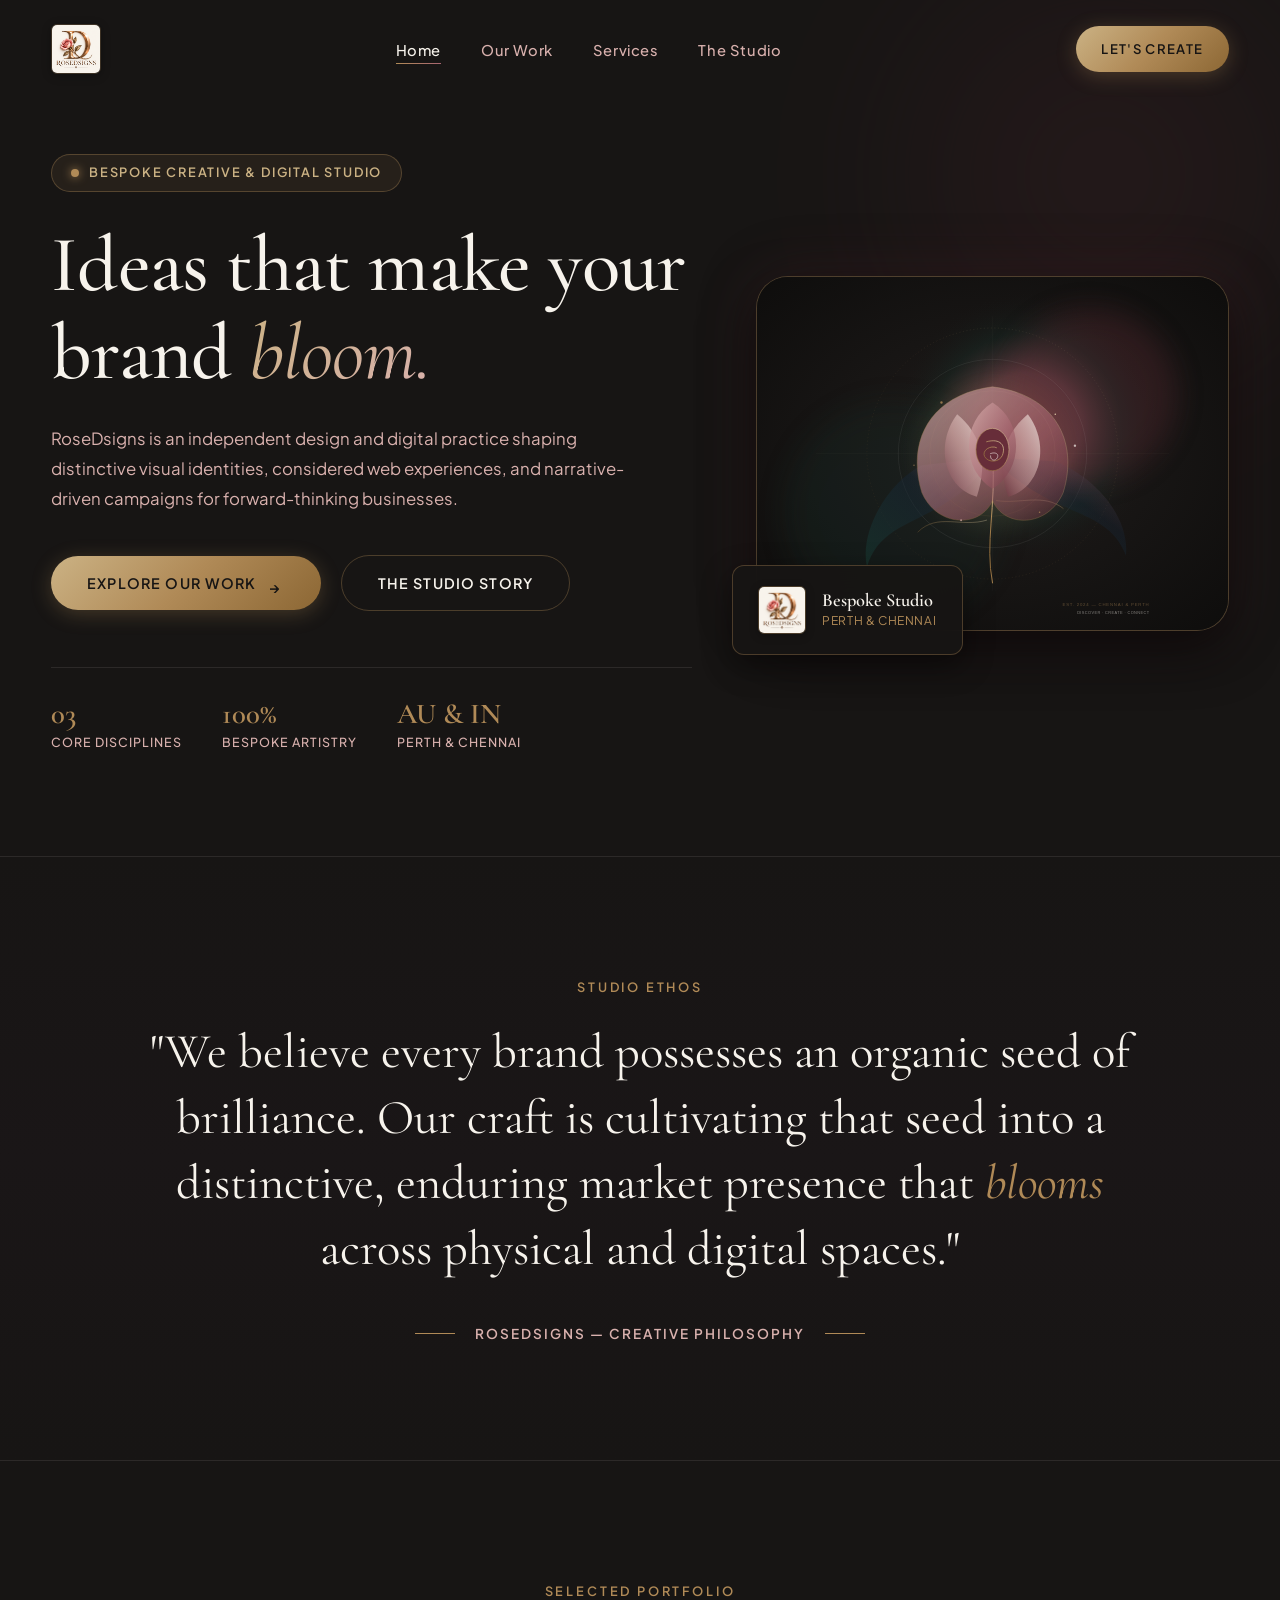
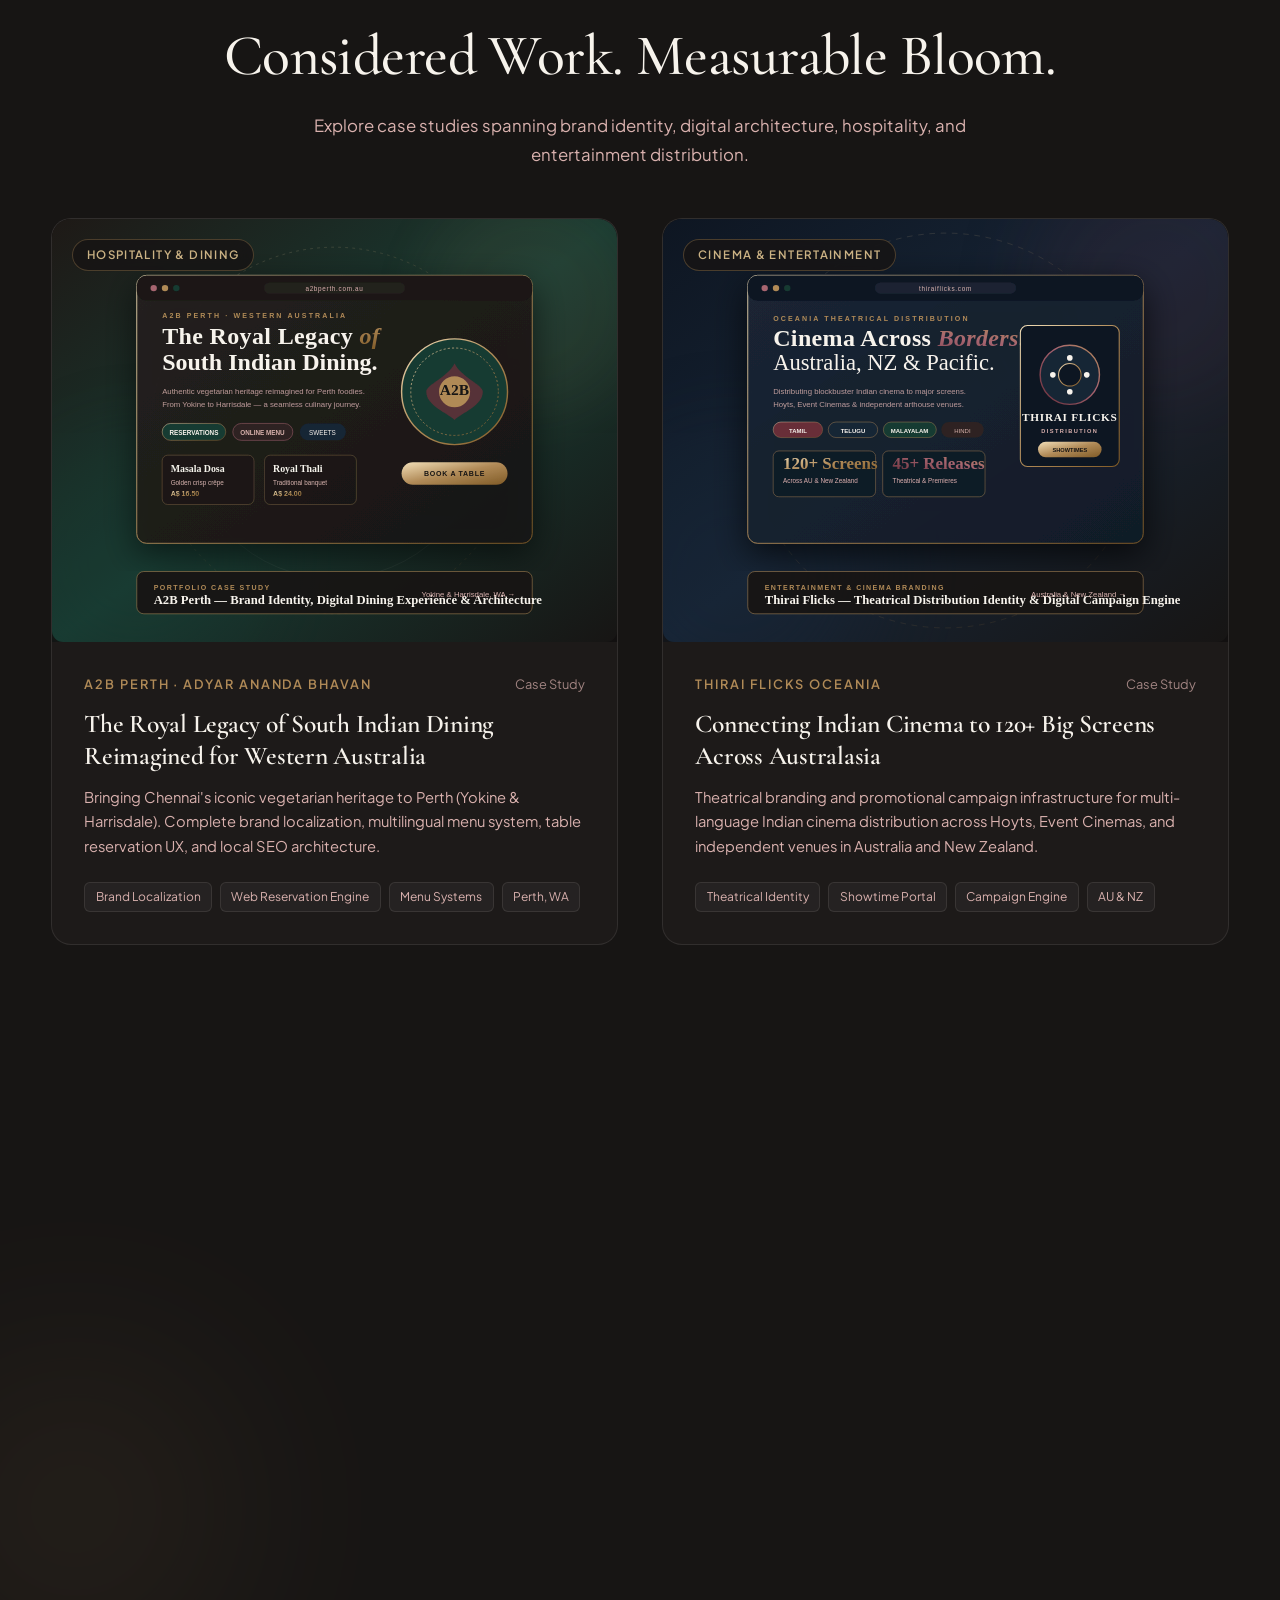
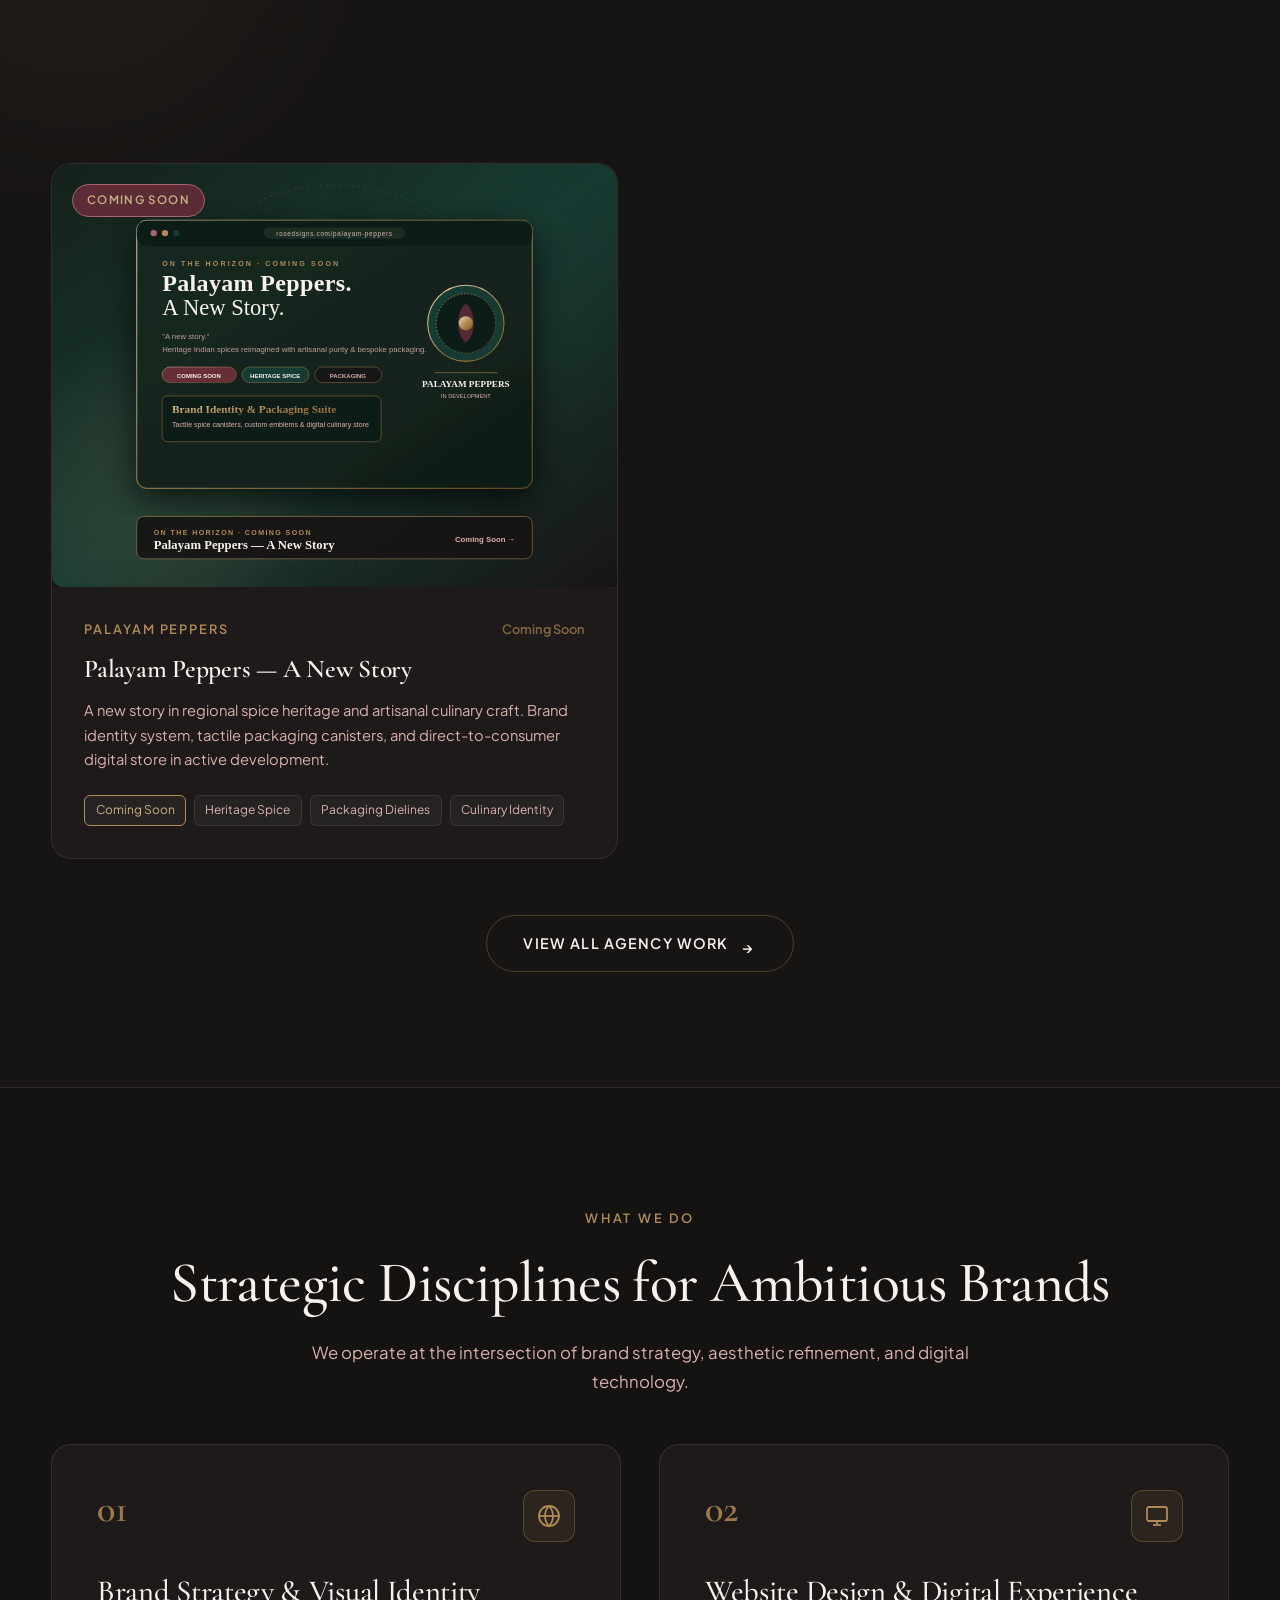
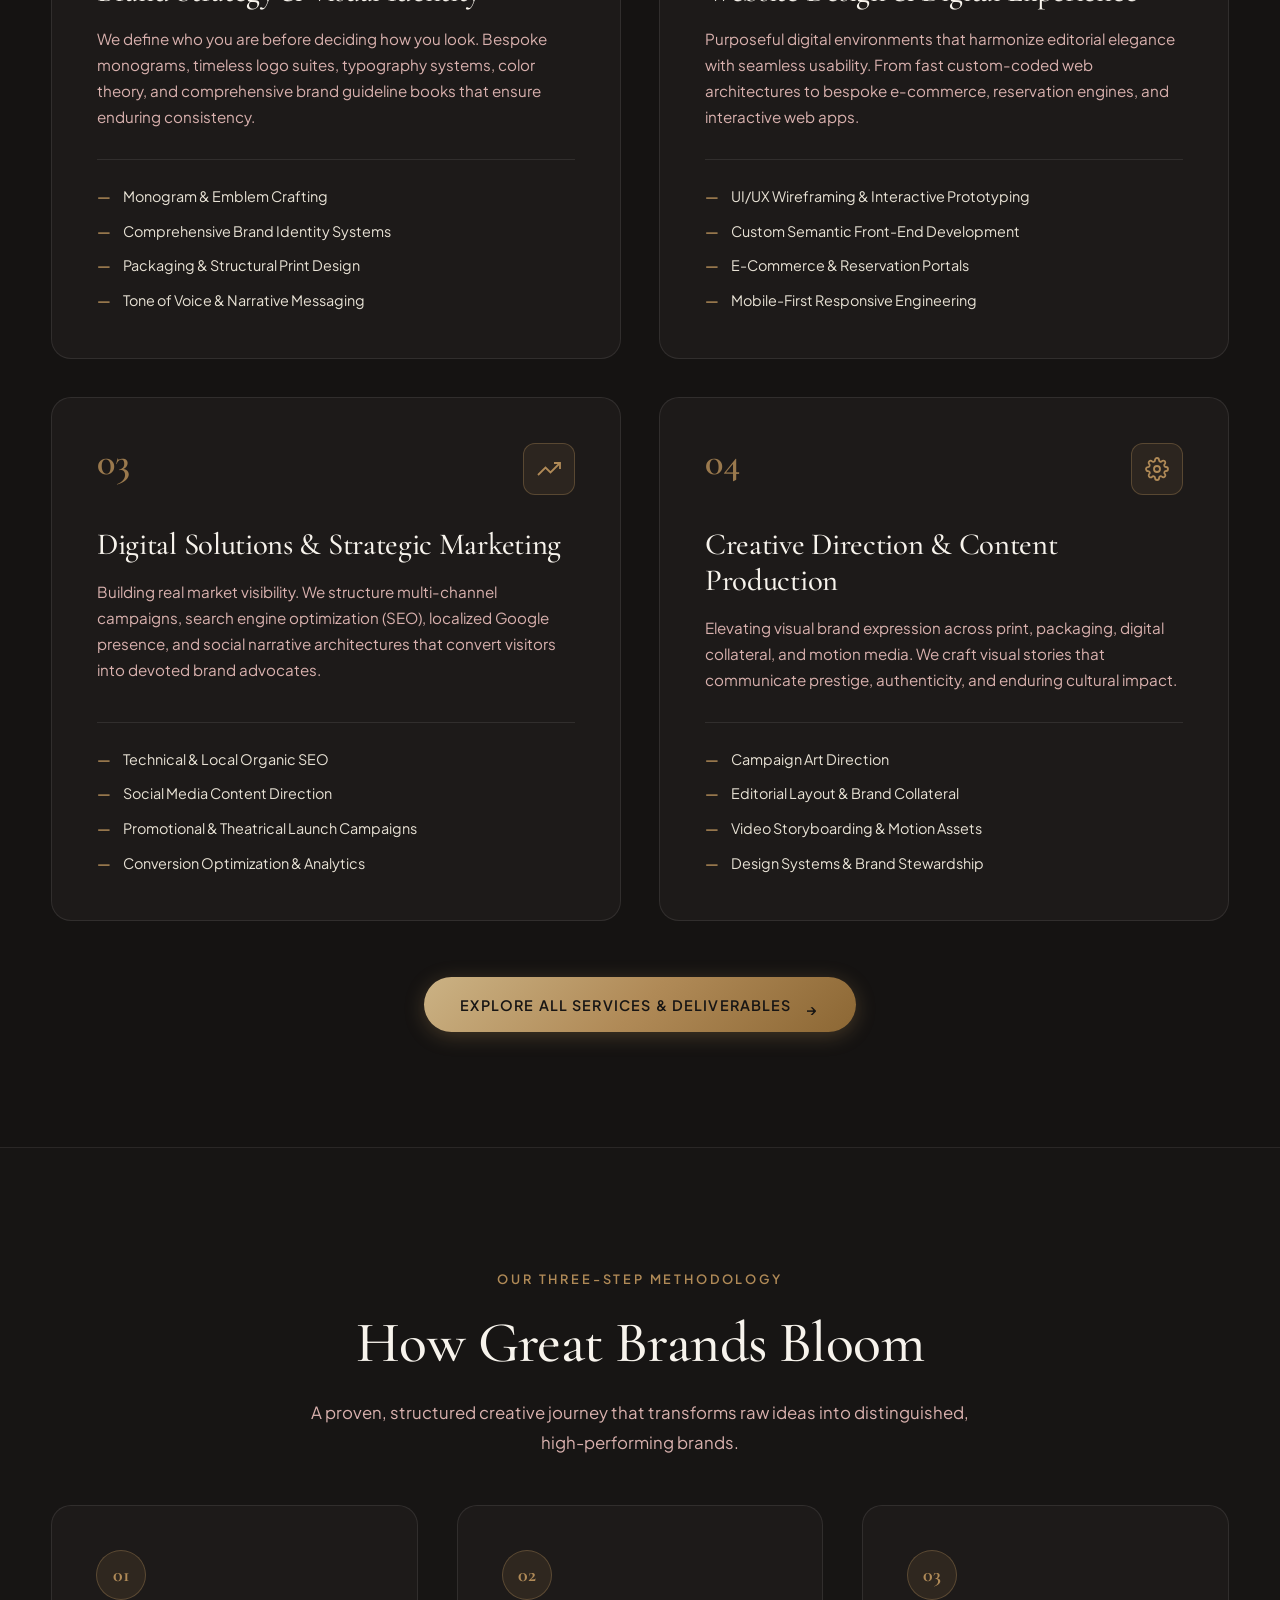
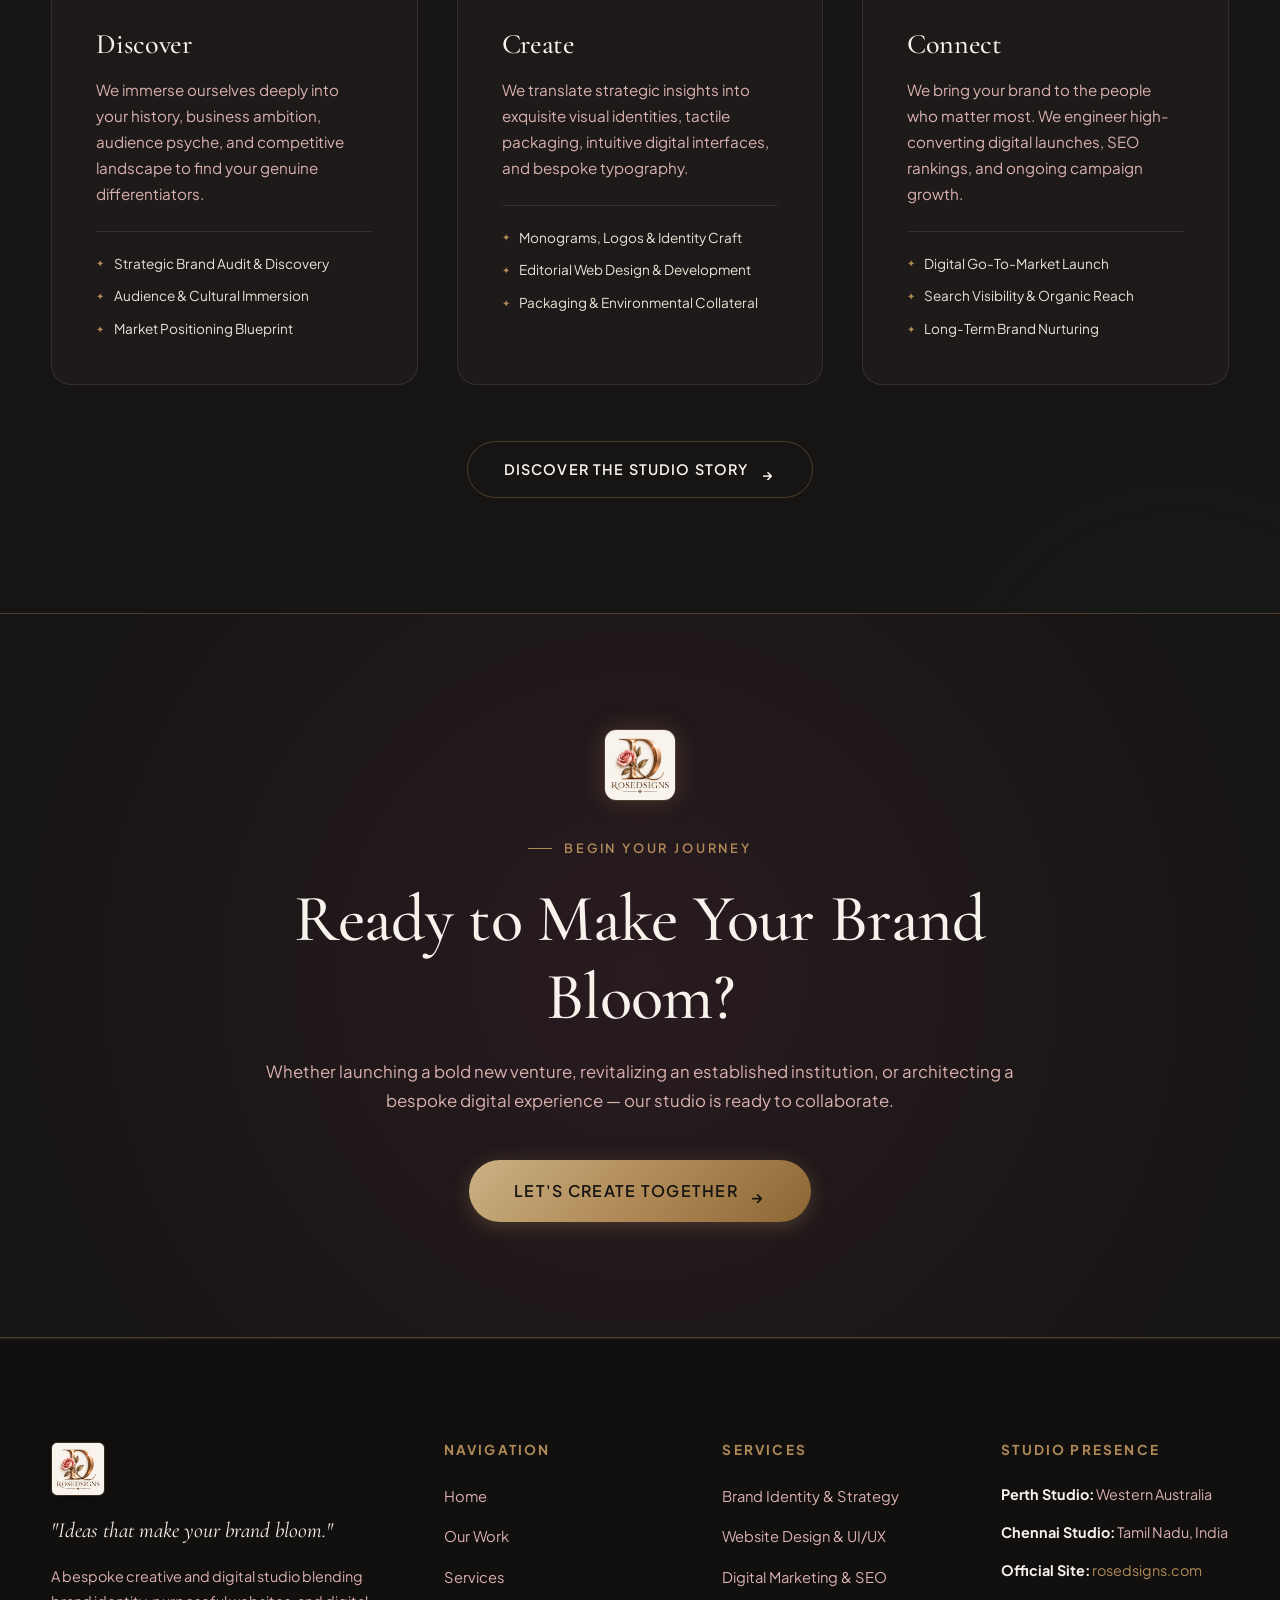
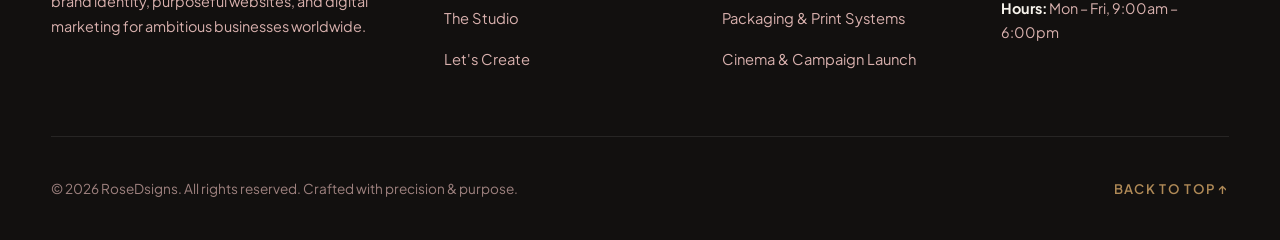
==== commit 20d6ac9a: "Update RoseDsigns website" ====
--- a/index.html
+++ b/index.html
@@ -269,7 +269,8 @@
           <article class="portfolio-card portfolio-card-coming-soon reveal-fade-up" data-project-id="reflections"
             data-category="branding digital entertainment coming-soon">
             <div class="portfolio-thumb-wrapper">
-              <span class="portfolio-category-badge" style="background: rgba(103, 45, 57, 0.88); border-color: var(--color-antique-rose);">Coming Soon</span>
+              <span class="portfolio-category-badge"
+                style="background: rgba(103, 45, 57, 0.88); border-color: var(--color-antique-rose);">Coming Soon</span>
               <span class="portfolio-hover-indicator">↗</span>
               <img src="assets/images/project-reflections.svg" alt="Reflections — The Resilience of Extraordinary Lives"
                 class="portfolio-thumb" loading="lazy">
@@ -278,15 +279,19 @@
               <div>
                 <div class="portfolio-meta-row">
                   <span class="portfolio-client">Reflections Project</span>
-                  <span class="portfolio-year" style="color: var(--color-antique-gold); font-weight: 600;">Coming Soon</span>
+                  <span class="portfolio-year" style="color: var(--color-antique-gold); font-weight: 600;">Coming
+                    Soon</span>
                 </div>
                 <h3 class="portfolio-title">Reflections — The Resilience of Extraordinary Lives</h3>
                 <p class="portfolio-desc">
-                  An intimate documentary and storytelling monograph exploring resilience and human depth. Comprehensive brand identity, publication design, and interactive web archive in active development.
+                  An intimate documentary and storytelling monograph exploring resilience and human depth. Comprehensive
+                  brand identity, publication design, and interactive web archive in active development.
                 </p>
               </div>
               <div class="portfolio-tags">
-                <span class="portfolio-tag" style="border-color: var(--color-antique-gold); color: var(--color-antique-gold-light);">Coming Soon</span>
+                <span class="portfolio-tag"
+                  style="border-color: var(--color-antique-gold); color: var(--color-antique-gold-light);">Coming
+                  Soon</span>
                 <span class="portfolio-tag">Human Narrative</span>
                 <span class="portfolio-tag">Digital Monograph</span>
                 <span class="portfolio-tag">Editorial Identity</span>
@@ -298,24 +303,29 @@
           <article class="portfolio-card portfolio-card-coming-soon reveal-fade-up" data-project-id="palayam-peppers"
             data-category="branding website hospitality coming-soon">
             <div class="portfolio-thumb-wrapper">
-              <span class="portfolio-category-badge" style="background: rgba(103, 45, 57, 0.88); border-color: var(--color-antique-rose);">Coming Soon</span>
+              <span class="portfolio-category-badge"
+                style="background: rgba(103, 45, 57, 0.88); border-color: var(--color-antique-rose);">Coming Soon</span>
               <span class="portfolio-hover-indicator">↗</span>
-              <img src="assets/images/project-palayam.svg" alt="Palayam Peppers — A New Story"
-                class="portfolio-thumb" loading="lazy">
+              <img src="assets/images/project-palayam.svg" alt="Palayam Peppers — A New Story" class="portfolio-thumb"
+                loading="lazy">
             </div>
             <div class="portfolio-body">
               <div>
                 <div class="portfolio-meta-row">
                   <span class="portfolio-client">Palayam Peppers</span>
-                  <span class="portfolio-year" style="color: var(--color-antique-gold); font-weight: 600;">Coming Soon</span>
+                  <span class="portfolio-year" style="color: var(--color-antique-gold); font-weight: 600;">Coming
+                    Soon</span>
                 </div>
                 <h3 class="portfolio-title">Palayam Peppers — A New Story</h3>
                 <p class="portfolio-desc">
-                  A new story in regional spice heritage and artisanal culinary craft. Brand identity system, tactile packaging canisters, and direct-to-consumer digital store in active development.
+                  A new story in regional spice heritage and artisanal culinary craft. Brand identity system, tactile
+                  packaging canisters, and direct-to-consumer digital store in active development.
                 </p>
               </div>
               <div class="portfolio-tags">
-                <span class="portfolio-tag" style="border-color: var(--color-antique-gold); color: var(--color-antique-gold-light);">Coming Soon</span>
+                <span class="portfolio-tag"
+                  style="border-color: var(--color-antique-gold); color: var(--color-antique-gold-light);">Coming
+                  Soon</span>
                 <span class="portfolio-tag">Heritage Spice</span>
                 <span class="portfolio-tag">Packaging Dielines</span>
                 <span class="portfolio-tag">Culinary Identity</span>
@@ -670,11 +680,7 @@
   <!-- Core JavaScript -->
   <script src="js/main.js"></script>
 </body>
+
 </html>
 
 
-<!--
-Good morning mam, my name is rajesh , i have completed my bachelor of computer application
-at periyar maniammain university , after that i completed a java fullstack course at softlogic
-
--->
